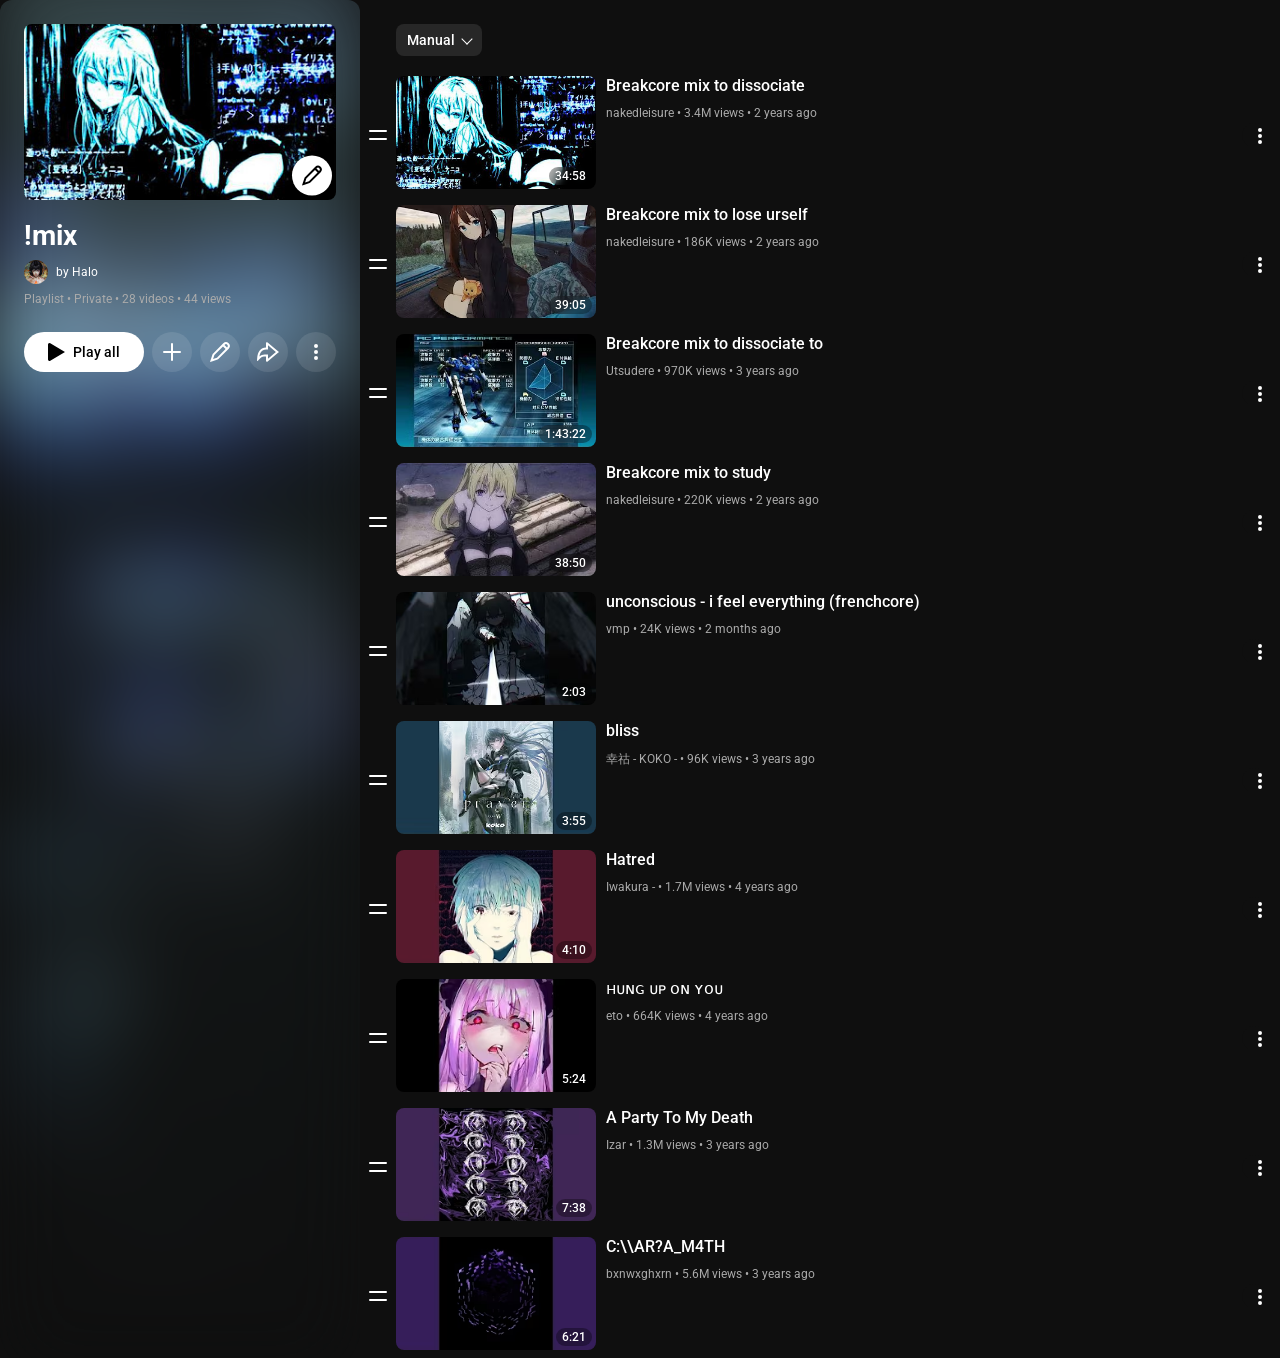
==== index.html @ 5035092b "Add files via upload" ====
<!DOCTYPE html>
<html>
  <head>
    <title>!mix - YouTube</title>
    <link rel="stylesheet" href="styles/playlist-info.css">
    <link rel="stylesheet" href="styles/videos.css">
    <link rel="stylesheet" href="styles/styles.css">
    <link rel="stylesheet" href="styles/organize-header.css">
    <link rel="preconnect" href="https://fonts.googleapis.com">
    <link rel="preconnect" href="https://fonts.gstatic.com" crossorigin>
    <link href="https://fonts.googleapis.com/css2?family=Roboto:ital,wght@0,100..900;1,100..900&display=swap" rel="stylesheet">
  </head>
  <body>
    <div style="grid-area: BIG1;" class="playlist-info">
      <div class="info" style="grid-area: box-1">
        <img class="playlist-pic" src="thumbnails/hqdefault.jpg">
        <div class="ytThumbnailOverlayButtonViewModelButton ytThumbnailOverlayButtonViewModelButtonBottomEndPosition"><button-view-model class="ytSpecButtonViewModelHost"><button class="ytSpecButtonShapeNextHost2 ytSpecButtonShapeNextFilled ytSpecButtonShapeNextOverlay ytSpecButtonShapeNextSizeM ytSpecButtonShapeNextIconButton ytSpecButtonShapeNextEnableBackdropFilterExperiment" title="" aria-label="Edit Thumbnail" aria-disabled="false"><div aria-hidden="true" class="ytSpecButtonShapeNextIcon"><span class="ytIconWrapperHost" style="width: 24px; height: 24px;"><span class="yt-icon-shape ytSpecIconShapeHost"><div style="width: 100%; height: 100%; display: block; fill: currentcolor;"><svg xmlns="http://www.w3.org/2000/svg" height="24" viewBox="0 0 24 24" width="24" focusable="false" aria-hidden="true" style="pointer-events: none; display: inherit; width: 100%; height: 100%;"><path d="M15.293 3.293 4.96 13.626c-.22.219-.385.488-.484.782l-1.924 5.778-.633 1.897 1.897-.633 5.777-1.927a2 2 0 00.78-.482l9.334-9.334 1-1a3.83 3.83 0 00-5.414-5.414Zm4 1.414a1.83 1.83 0 010 2.586L19 7.586 16.414 5l.293-.293a1.83 1.83 0 012.586 0ZM6.374 15.04 15 6.414 17.586 9 8.96 17.626 5.08 18.92l1.294-3.88Z"></path></svg></div></span></span></div><yt-touch-feedback-shape aria-hidden="true" class="ytSpecTouchFeedbackShapeHost ytSpecTouchFeedbackShapeOverlayTouchResponseInverse"><div class="ytSpecTouchFeedbackShapeStroke"></div><div class="ytSpecTouchFeedbackShapeFill"></div></yt-touch-feedback-shape></button></button-view-model></div>
      </div>
      <div class="info" style="grid-area: box-2">
        <p class="title">!mix</p>
      </div>
      <div class="info2" style="grid-area: box-3">
        <img class="icon" src="thumbnails/unnamed.jpg">
        <p class="user">by Halo</p>
      </div>
      <div class="info2" style="grid-area: box-4">
        <p>Playlist &bull; Private &bull; 28 videos &bull; 44 views</p>
      </div>
      <div class="info4" style="grid-area: box-5">
        <div class="ytFlexibleActionsViewModelAction ytFlexibleActionsViewModelActionRowAction"><button-view-model class="ytSpecButtonViewModelHost"><a href="/watch?v=9dKSf8IlXNM&amp;list=PLM3cLa2z125PGl2BFmtpUhKQWWxj-aFSo&amp;pp=iAQB8AUBsAgC" class="ytSpecButtonShapeNextHost3 ytSpecButtonShapeNextFilled ytSpecButtonShapeNextOverlay ytSpecButtonShapeNextSizeM ytSpecButtonShapeNextIconLeading ytSpecButtonShapeNextEnableBackdropFilterExperiment" aria-haspopup="false" force-new-state="true" aria-label="Play all" aria-disabled="false"><div aria-hidden="true" class="ytSpecButtonShapeNextIcon"><span class="ytIconWrapperHost" style="width: 24px; height: 24px;"><span class="yt-icon-shape ytSpecIconShapeHost"><div style="width: 100%; height: 100%; display: block; fill: currentcolor;"><svg xmlns="http://www.w3.org/2000/svg" height="24" viewBox="0 0 24 24" width="24" focusable="false" aria-hidden="true" style="pointer-events: none; display: inherit; width: 100%; height: 100%;"><path d="M5 4.623V19.38a1.5 1.5 0 002.26 1.29L22 12 7.26 3.33A1.5 1.5 0 005 4.623Z"></path></svg></div></span></span></div><div class="ytSpecButtonShapeNextButtonTextContent">Play all</div><yt-touch-feedback-shape aria-hidden="true" class="ytSpecTouchFeedbackShapeHost ytSpecTouchFeedbackShapeOverlayTouchResponseInverse"><div class="ytSpecTouchFeedbackShapeStroke"></div><div class="ytSpecTouchFeedbackShapeFill"></div></yt-touch-feedback-shape></a></button-view-model></div>
        <div class="ytFlexibleActionsViewModelAction ytFlexibleActionsViewModelActionRowAction ytFlexibleActionsViewModelActionIconOnlyButton"><button-view-model class="ytSpecButtonViewModelHost"><button class="ytSpecButtonShapeNextHost ytSpecButtonShapeNextTonal ytSpecButtonShapeNextOverlay ytSpecButtonShapeNextSizeM ytSpecButtonShapeNextIconButton ytSpecButtonShapeNextEnableBackdropFilterExperiment" title="" aria-label="Add videos" aria-disabled="false"><div aria-hidden="true" class="ytSpecButtonShapeNextIcon"><span class="ytIconWrapperHost" style="width: 24px; height: 24px;"><span class="yt-icon-shape ytSpecIconShapeHost"><div style="width: 100%; height: 100%; display: block; fill: currentcolor;"><svg xmlns="http://www.w3.org/2000/svg" height="24" viewBox="0 0 24 24" width="24" focusable="false" aria-hidden="true" style="pointer-events: none; display: inherit; width: 100%; height: 100%;"><path d="M12 3a1 1 0 00-1 1v7H4a1 1 0 000 2h7v7a1 1 0 002 0v-7h7a1 1 0 000-2h-7V4a1 1 0 00-1-1Z"></path></svg></div></span></span></div><yt-touch-feedback-shape aria-hidden="true" class="ytSpecTouchFeedbackShapeHost ytSpecTouchFeedbackShapeOverlayTouchResponse"><div class="ytSpecTouchFeedbackShapeStroke"></div><div class="ytSpecTouchFeedbackShapeFill"></div></yt-touch-feedback-shape></button></button-view-model></div>
        <div class="ytFlexibleActionsViewModelAction ytFlexibleActionsViewModelActionRowAction ytFlexibleActionsViewModelActionIconOnlyButton"><button-view-model class="ytSpecButtonViewModelHost"><button class="ytSpecButtonShapeNextHost ytSpecButtonShapeNextTonal ytSpecButtonShapeNextOverlay ytSpecButtonShapeNextSizeM ytSpecButtonShapeNextIconButton ytSpecButtonShapeNextEnableBackdropFilterExperiment" title="" aria-label="Edit playlist" aria-disabled="false"><div aria-hidden="true" class="ytSpecButtonShapeNextIcon"><span class="ytIconWrapperHost" style="width: 24px; height: 24px;"><span class="yt-icon-shape ytSpecIconShapeHost"><div style="width: 100%; height: 100%; display: block; fill: currentcolor;"><svg xmlns="http://www.w3.org/2000/svg" height="24" viewBox="0 0 24 24" width="24" focusable="false" aria-hidden="true" style="pointer-events: none; display: inherit; width: 100%; height: 100%;"><path d="M15.293 3.293 4.96 13.626c-.22.219-.385.488-.484.782l-1.924 5.778-.633 1.897 1.897-.633 5.777-1.927a2 2 0 00.78-.482l9.334-9.334 1-1a3.83 3.83 0 00-5.414-5.414Zm4 1.414a1.83 1.83 0 010 2.586L19 7.586 16.414 5l.293-.293a1.83 1.83 0 012.586 0ZM6.374 15.04 15 6.414 17.586 9 8.96 17.626 5.08 18.92l1.294-3.88Z"></path></svg></div></span></span></div><yt-touch-feedback-shape aria-hidden="true" class="ytSpecTouchFeedbackShapeHost ytSpecTouchFeedbackShapeOverlayTouchResponse"><div class="ytSpecTouchFeedbackShapeStroke"></div><div class="ytSpecTouchFeedbackShapeFill"></div></yt-touch-feedback-shape></button></button-view-model></div>
        <div class="ytFlexibleActionsViewModelAction ytFlexibleActionsViewModelActionRowAction ytFlexibleActionsViewModelActionIconOnlyButton"><button-view-model class="ytSpecButtonViewModelHost"><button class="ytSpecButtonShapeNextHost ytSpecButtonShapeNextTonal ytSpecButtonShapeNextOverlay ytSpecButtonShapeNextSizeM ytSpecButtonShapeNextIconButton ytSpecButtonShapeNextEnableBackdropFilterExperiment" title="" aria-label="Share" aria-disabled="false"><div aria-hidden="true" class="ytSpecButtonShapeNextIcon"><span class="ytIconWrapperHost" style="width: 24px; height: 24px;"><span class="yt-icon-shape ytSpecIconShapeHost"><div style="width: 100%; height: 100%; display: block; fill: currentcolor;"><svg xmlns="http://www.w3.org/2000/svg" height="24" viewBox="0 0 24 24" width="24" focusable="false" aria-hidden="true" style="pointer-events: none; display: inherit; width: 100%; height: 100%;"><path d="M10 3.158V7.51c-5.428.223-8.27 3.75-8.875 11.199-.04.487-.07.975-.09 1.464l-.014.395c-.014.473.578.684.88.32.302-.368.61-.73.925-1.086l.244-.273c1.79-1.967 3-2.677 4.93-2.917a18.011 18.011 0 012-.112v4.346a1 1 0 001.646.763l9.805-8.297 1.55-1.31-1.55-1.31-9.805-8.297A1 1 0 0010 3.158Zm2 6.27v.002-4.116l7.904 6.688L12 18.689v-4.212l-2.023.024c-1.935.022-3.587.17-5.197 1.024a9 9 0 00-1.348.893c.355-1.947.916-3.39 1.63-4.425 1.062-1.541 2.607-2.385 5.02-2.485L12 9.428Z"></path></svg></div></span></span></div><yt-touch-feedback-shape aria-hidden="true" class="ytSpecTouchFeedbackShapeHost ytSpecTouchFeedbackShapeOverlayTouchResponse"><div class="ytSpecTouchFeedbackShapeStroke"></div><div class="ytSpecTouchFeedbackShapeFill"></div></yt-touch-feedback-shape></button></button-view-model></div>
        <div class="ytFlexibleActionsViewModelAction ytFlexibleActionsViewModelActionRowAction ytFlexibleActionsViewModelActionIconOnlyButton"><button-view-model class="ytSpecButtonViewModelHost"><button class="ytSpecButtonShapeNextHost ytSpecButtonShapeNextTonal ytSpecButtonShapeNextOverlay ytSpecButtonShapeNextSizeM ytSpecButtonShapeNextIconButton ytSpecButtonShapeNextEnableBackdropFilterExperiment" title="" aria-label="More actions" aria-disabled="false"><div aria-hidden="true" class="ytSpecButtonShapeNextIcon"><span class="ytIconWrapperHost" style="width: 24px; height: 24px;"><span class="yt-icon-shape ytSpecIconShapeHost"><div style="width: 100%; height: 100%; display: block; fill: currentcolor;"><svg xmlns="http://www.w3.org/2000/svg" height="24" viewBox="0 0 24 24" width="24" focusable="false" aria-hidden="true" style="pointer-events: none; display: inherit; width: 100%; height: 100%;"><path d="M12 4a2 2 0 100 4 2 2 0 000-4Zm0 6a2 2 0 100 4 2 2 0 000-4Zm0 6a2 2 0 100 4 2 2 0 000-4Z"></path></svg></div></span></span></div><yt-touch-feedback-shape aria-hidden="true" class="ytSpecTouchFeedbackShapeHost ytSpecTouchFeedbackShapeOverlayTouchResponse"><div class="ytSpecTouchFeedbackShapeStroke"></div><div class="ytSpecTouchFeedbackShapeFill"></div></yt-touch-feedback-shape></button></button-view-model></div>
      </div>
    </div>
    <div style="grid-area: BIG2;" class="video-grid">
      <div class="video">
        <div class="vid-info1" style="grid-area: box-6;">
          <span class="yt-icon-shape style-scope yt-icon ytSpecIconShapeHost"><div style="width: 100%; height: 100%; display: block; fill: currentcolor;"><svg xmlns="http://www.w3.org/2000/svg" height="24" viewBox="0 0 24 24" width="24" focusable="false" aria-hidden="true" style="pointer-events: none; display: inherit; width: 100%; height: 100%;"><path d="M20 7H4a1 1 0 000 2h16a1 1 0 100-2Zm0 8H4a1 1 0 000 2h16a1 1 0 000-2Z"></path></svg></div></span>
        </div>
        <div class="vid-info2" style="grid-area: box-7;">
          <img class="vid-thumbnail" src="thumbnails/hqdefault.jpg">
          <div class="vid-time"><p class="vid-time2">34:58</p></div>
        </div>
        <div class="vid-info" style="grid-area: box-8;">
          <div><p class="vid-title">Breakcore mix to dissociate</p></div>
          <div><p class="vid-user">nakedleisure &bull; 3.4M views &bull; 2 years ago</p></div>
        </div>
        <div class="vid-info1" style="grid-area: box-9;">
          <button id="button" class="style-scope yt-icon-button" aria-label="Action menu"><yt-icon class="style-scope ytd-menu-renderer"><!--css-build:shady--><!--css_build_scope:yt-icon--><!--css_build_styles:video.youtube.src.web.polymer.shared.ui.styles.yt_base_styles.yt.base.styles.css.js,video.youtube.src.web.polymer.shared.core.yt_icon.yt.icon.css.js--><span class="yt-icon-shape style-scope yt-icon ytSpecIconShapeHost"><div style="width: 100%; height: 100%; display: block; fill: currentcolor;"><svg xmlns="http://www.w3.org/2000/svg" height="24" viewBox="0 0 24 24" width="24" focusable="false" aria-hidden="true" style="pointer-events: none; display: inherit; width: 100%; height: 100%;"><path d="M12 4a2 2 0 100 4 2 2 0 000-4Zm0 6a2 2 0 100 4 2 2 0 000-4Zm0 6a2 2 0 100 4 2 2 0 000-4Z"></path></svg></div></span></yt-icon></button>
        </div>
      </div>
      <div class="video">
        <div class="vid-info1" style="grid-area: box-6;">
          <span class="yt-icon-shape style-scope yt-icon ytSpecIconShapeHost"><div style="width: 100%; height: 100%; display: block; fill: currentcolor;"><svg xmlns="http://www.w3.org/2000/svg" height="24" viewBox="0 0 24 24" width="24" focusable="false" aria-hidden="true" style="pointer-events: none; display: inherit; width: 100%; height: 100%;"><path d="M20 7H4a1 1 0 000 2h16a1 1 0 100-2Zm0 8H4a1 1 0 000 2h16a1 1 0 000-2Z"></path></svg></div></span>
        </div>
        <div class="vid-info2" style="grid-area: box-7;">
          <img class="vid-thumbnail" src="thumbnails/hqdefault.avif">
          <div class="vid-time"><p class="vid-time2">39:05</p></div>
        </div>
        <div class="vid-info" style="grid-area: box-8;">
          <div><p class="vid-title">Breakcore mix to lose urself</p></div>
          <div><p class="vid-user">nakedleisure &bull; 186K views &bull; 2 years ago</p></div>
        </div>
        <div class="vid-info1" style="grid-area: box-9;">
          <button id="button" class="style-scope yt-icon-button" aria-label="Action menu"><yt-icon class="style-scope ytd-menu-renderer"><!--css-build:shady--><!--css_build_scope:yt-icon--><!--css_build_styles:video.youtube.src.web.polymer.shared.ui.styles.yt_base_styles.yt.base.styles.css.js,video.youtube.src.web.polymer.shared.core.yt_icon.yt.icon.css.js--><span class="yt-icon-shape style-scope yt-icon ytSpecIconShapeHost"><div style="width: 100%; height: 100%; display: block; fill: currentcolor;"><svg xmlns="http://www.w3.org/2000/svg" height="24" viewBox="0 0 24 24" width="24" focusable="false" aria-hidden="true" style="pointer-events: none; display: inherit; width: 100%; height: 100%;"><path d="M12 4a2 2 0 100 4 2 2 0 000-4Zm0 6a2 2 0 100 4 2 2 0 000-4Zm0 6a2 2 0 100 4 2 2 0 000-4Z"></path></svg></div></span></yt-icon></button>
        </div>
      </div>
      <div class="video">
        <div class="vid-info1" style="grid-area: box-6;">
          <span class="yt-icon-shape style-scope yt-icon ytSpecIconShapeHost"><div style="width: 100%; height: 100%; display: block; fill: currentcolor;"><svg xmlns="http://www.w3.org/2000/svg" height="24" viewBox="0 0 24 24" width="24" focusable="false" aria-hidden="true" style="pointer-events: none; display: inherit; width: 100%; height: 100%;"><path d="M20 7H4a1 1 0 000 2h16a1 1 0 100-2Zm0 8H4a1 1 0 000 2h16a1 1 0 000-2Z"></path></svg></div></span>
        </div>
        <div class="vid-info2" style="grid-area: box-7;">
          <img class="vid-thumbnail" src="thumbnails/hqdefault (1).avif">
          <div class="vid-time"><p class="vid-time2">1:43:22</p></div>
        </div>
        <div class="vid-info" style="grid-area: box-8;">
          <div><p class="vid-title">Breakcore mix to dissociate to</p></div>
          <div><p class="vid-user">Utsudere &bull; 970K views &bull; 3 years ago</p></div>
        </div>
        <div class="vid-info1" style="grid-area: box-9;">
          <button id="button" class="style-scope yt-icon-button" aria-label="Action menu"><yt-icon class="style-scope ytd-menu-renderer"><!--css-build:shady--><!--css_build_scope:yt-icon--><!--css_build_styles:video.youtube.src.web.polymer.shared.ui.styles.yt_base_styles.yt.base.styles.css.js,video.youtube.src.web.polymer.shared.core.yt_icon.yt.icon.css.js--><span class="yt-icon-shape style-scope yt-icon ytSpecIconShapeHost"><div style="width: 100%; height: 100%; display: block; fill: currentcolor;"><svg xmlns="http://www.w3.org/2000/svg" height="24" viewBox="0 0 24 24" width="24" focusable="false" aria-hidden="true" style="pointer-events: none; display: inherit; width: 100%; height: 100%;"><path d="M12 4a2 2 0 100 4 2 2 0 000-4Zm0 6a2 2 0 100 4 2 2 0 000-4Zm0 6a2 2 0 100 4 2 2 0 000-4Z"></path></svg></div></span></yt-icon></button>
        </div>
      </div>
      <div class="video">
        <div class="vid-info1" style="grid-area: box-6;">
          <span class="yt-icon-shape style-scope yt-icon ytSpecIconShapeHost"><div style="width: 100%; height: 100%; display: block; fill: currentcolor;"><svg xmlns="http://www.w3.org/2000/svg" height="24" viewBox="0 0 24 24" width="24" focusable="false" aria-hidden="true" style="pointer-events: none; display: inherit; width: 100%; height: 100%;"><path d="M20 7H4a1 1 0 000 2h16a1 1 0 100-2Zm0 8H4a1 1 0 000 2h16a1 1 0 000-2Z"></path></svg></div></span>
        </div>
        <div class="vid-info2" style="grid-area: box-7;">
          <img class="vid-thumbnail" src="thumbnails/hqdefault (2).avif">
          <div class="vid-time"><p class="vid-time2">38:50</p></div>
        </div>
        <div class="vid-info" style="grid-area: box-8;">
          <div><p class="vid-title">Breakcore mix to study</p></div>
          <div><p class="vid-user">nakedleisure &bull; 220K views &bull; 2 years ago</p></div>
        </div>
        <div class="vid-info1" style="grid-area: box-9;">
          <button id="button" class="style-scope yt-icon-button" aria-label="Action menu"><yt-icon class="style-scope ytd-menu-renderer"><!--css-build:shady--><!--css_build_scope:yt-icon--><!--css_build_styles:video.youtube.src.web.polymer.shared.ui.styles.yt_base_styles.yt.base.styles.css.js,video.youtube.src.web.polymer.shared.core.yt_icon.yt.icon.css.js--><span class="yt-icon-shape style-scope yt-icon ytSpecIconShapeHost"><div style="width: 100%; height: 100%; display: block; fill: currentcolor;"><svg xmlns="http://www.w3.org/2000/svg" height="24" viewBox="0 0 24 24" width="24" focusable="false" aria-hidden="true" style="pointer-events: none; display: inherit; width: 100%; height: 100%;"><path d="M12 4a2 2 0 100 4 2 2 0 000-4Zm0 6a2 2 0 100 4 2 2 0 000-4Zm0 6a2 2 0 100 4 2 2 0 000-4Z"></path></svg></div></span></yt-icon></button>
        </div>
      </div>
      <div class="video">
        <div class="vid-info1" style="grid-area: box-6;">
          <span class="yt-icon-shape style-scope yt-icon ytSpecIconShapeHost"><div style="width: 100%; height: 100%; display: block; fill: currentcolor;"><svg xmlns="http://www.w3.org/2000/svg" height="24" viewBox="0 0 24 24" width="24" focusable="false" aria-hidden="true" style="pointer-events: none; display: inherit; width: 100%; height: 100%;"><path d="M20 7H4a1 1 0 000 2h16a1 1 0 100-2Zm0 8H4a1 1 0 000 2h16a1 1 0 000-2Z"></path></svg></div></span>
        </div>
        <div class="vid-info2" style="grid-area: box-7;">
          <img class="vid-thumbnail" src="thumbnails/hqdefault (3).avif">
          <div class="vid-time"><p class="vid-time2">2:03</p></div>
        </div>
        <div class="vid-info" style="grid-area: box-8;">
          <div><p class="vid-title">unconscious - i feel everything (frenchcore)</p></div>
          <div><p class="vid-user">vmp &bull; 24K views &bull; 2 months ago</p></div>
        </div>
        <div class="vid-info1" style="grid-area: box-9;">
          <button id="button" class="style-scope yt-icon-button" aria-label="Action menu"><yt-icon class="style-scope ytd-menu-renderer"><!--css-build:shady--><!--css_build_scope:yt-icon--><!--css_build_styles:video.youtube.src.web.polymer.shared.ui.styles.yt_base_styles.yt.base.styles.css.js,video.youtube.src.web.polymer.shared.core.yt_icon.yt.icon.css.js--><span class="yt-icon-shape style-scope yt-icon ytSpecIconShapeHost"><div style="width: 100%; height: 100%; display: block; fill: currentcolor;"><svg xmlns="http://www.w3.org/2000/svg" height="24" viewBox="0 0 24 24" width="24" focusable="false" aria-hidden="true" style="pointer-events: none; display: inherit; width: 100%; height: 100%;"><path d="M12 4a2 2 0 100 4 2 2 0 000-4Zm0 6a2 2 0 100 4 2 2 0 000-4Zm0 6a2 2 0 100 4 2 2 0 000-4Z"></path></svg></div></span></yt-icon></button>
        </div>
      </div>
      <div class="video">
        <div class="vid-info1" style="grid-area: box-6;">
          <span class="yt-icon-shape style-scope yt-icon ytSpecIconShapeHost"><div style="width: 100%; height: 100%; display: block; fill: currentcolor;"><svg xmlns="http://www.w3.org/2000/svg" height="24" viewBox="0 0 24 24" width="24" focusable="false" aria-hidden="true" style="pointer-events: none; display: inherit; width: 100%; height: 100%;"><path d="M20 7H4a1 1 0 000 2h16a1 1 0 100-2Zm0 8H4a1 1 0 000 2h16a1 1 0 000-2Z"></path></svg></div></span>
        </div>
        <div class="vid-info2" style="grid-area: box-7;">
          <img class="vid-thumbnail" src="thumbnails/hqdefault (4).avif">
          <div class="vid-time"><p class="vid-time2">3:55</p></div>
        </div>
        <div class="vid-info" style="grid-area: box-8;">
          <div><p class="vid-title">bliss</p></div>
          <div><p class="vid-user">幸祜 - KOKO - &bull; 96K views &bull; 3 years ago</p></div>
        </div>
        <div class="vid-info1" style="grid-area: box-9;">
          <button id="button" class="style-scope yt-icon-button" aria-label="Action menu"><yt-icon class="style-scope ytd-menu-renderer"><!--css-build:shady--><!--css_build_scope:yt-icon--><!--css_build_styles:video.youtube.src.web.polymer.shared.ui.styles.yt_base_styles.yt.base.styles.css.js,video.youtube.src.web.polymer.shared.core.yt_icon.yt.icon.css.js--><span class="yt-icon-shape style-scope yt-icon ytSpecIconShapeHost"><div style="width: 100%; height: 100%; display: block; fill: currentcolor;"><svg xmlns="http://www.w3.org/2000/svg" height="24" viewBox="0 0 24 24" width="24" focusable="false" aria-hidden="true" style="pointer-events: none; display: inherit; width: 100%; height: 100%;"><path d="M12 4a2 2 0 100 4 2 2 0 000-4Zm0 6a2 2 0 100 4 2 2 0 000-4Zm0 6a2 2 0 100 4 2 2 0 000-4Z"></path></svg></div></span></yt-icon></button>
        </div>
      </div>
      <div class="video">
        <div class="vid-info1" style="grid-area: box-6;">
          <span class="yt-icon-shape style-scope yt-icon ytSpecIconShapeHost"><div style="width: 100%; height: 100%; display: block; fill: currentcolor;"><svg xmlns="http://www.w3.org/2000/svg" height="24" viewBox="0 0 24 24" width="24" focusable="false" aria-hidden="true" style="pointer-events: none; display: inherit; width: 100%; height: 100%;"><path d="M20 7H4a1 1 0 000 2h16a1 1 0 100-2Zm0 8H4a1 1 0 000 2h16a1 1 0 000-2Z"></path></svg></div></span>
        </div>
        <div class="vid-info2" style="grid-area: box-7;">
          <img class="vid-thumbnail" src="thumbnails/hqdefault(5).avif">
          <div class="vid-time"><p class="vid-time2">4:10</p></div>
        </div>
        <div class="vid-info" style="grid-area: box-8;">
          <div><p class="vid-title">Hatred</p></div>
          <div><p class="vid-user">Iwakura - &bull; 1.7M views &bull; 4 years ago</p></div>
        </div>
        <div class="vid-info1" style="grid-area: box-9;">
          <button id="button" class="style-scope yt-icon-button" aria-label="Action menu"><yt-icon class="style-scope ytd-menu-renderer"><!--css-build:shady--><!--css_build_scope:yt-icon--><!--css_build_styles:video.youtube.src.web.polymer.shared.ui.styles.yt_base_styles.yt.base.styles.css.js,video.youtube.src.web.polymer.shared.core.yt_icon.yt.icon.css.js--><span class="yt-icon-shape style-scope yt-icon ytSpecIconShapeHost"><div style="width: 100%; height: 100%; display: block; fill: currentcolor;"><svg xmlns="http://www.w3.org/2000/svg" height="24" viewBox="0 0 24 24" width="24" focusable="false" aria-hidden="true" style="pointer-events: none; display: inherit; width: 100%; height: 100%;"><path d="M12 4a2 2 0 100 4 2 2 0 000-4Zm0 6a2 2 0 100 4 2 2 0 000-4Zm0 6a2 2 0 100 4 2 2 0 000-4Z"></path></svg></div></span></yt-icon></button>
        </div>
      </div>
      <div class="video">
        <div class="vid-info1" style="grid-area: box-6;">
          <span class="yt-icon-shape style-scope yt-icon ytSpecIconShapeHost"><div style="width: 100%; height: 100%; display: block; fill: currentcolor;"><svg xmlns="http://www.w3.org/2000/svg" height="24" viewBox="0 0 24 24" width="24" focusable="false" aria-hidden="true" style="pointer-events: none; display: inherit; width: 100%; height: 100%;"><path d="M20 7H4a1 1 0 000 2h16a1 1 0 100-2Zm0 8H4a1 1 0 000 2h16a1 1 0 000-2Z"></path></svg></div></span>
        </div>
        <div class="vid-info2" style="grid-area: box-7;">
          <img class="vid-thumbnail" src="thumbnails/hqdefault (5).avif">
          <div class="vid-time"><p class="vid-time2">5:24</p></div>
        </div>
        <div class="vid-info" style="grid-area: box-8;">
          <div><p class="vid-title">ʜᴜɴɢ ᴜᴘ ᴏɴ ʏᴏᴜ</p></div>
          <div><p class="vid-user">eto &bull; 664K views &bull; 4 years ago</p></div>
        </div>
        <div class="vid-info1" style="grid-area: box-9;">
          <button id="button" class="style-scope yt-icon-button" aria-label="Action menu"><yt-icon class="style-scope ytd-menu-renderer"><!--css-build:shady--><!--css_build_scope:yt-icon--><!--css_build_styles:video.youtube.src.web.polymer.shared.ui.styles.yt_base_styles.yt.base.styles.css.js,video.youtube.src.web.polymer.shared.core.yt_icon.yt.icon.css.js--><span class="yt-icon-shape style-scope yt-icon ytSpecIconShapeHost"><div style="width: 100%; height: 100%; display: block; fill: currentcolor;"><svg xmlns="http://www.w3.org/2000/svg" height="24" viewBox="0 0 24 24" width="24" focusable="false" aria-hidden="true" style="pointer-events: none; display: inherit; width: 100%; height: 100%;"><path d="M12 4a2 2 0 100 4 2 2 0 000-4Zm0 6a2 2 0 100 4 2 2 0 000-4Zm0 6a2 2 0 100 4 2 2 0 000-4Z"></path></svg></div></span></yt-icon></button>
        </div>
      </div>
      <div class="video">
        <div class="vid-info1" style="grid-area: box-6;">
          <span class="yt-icon-shape style-scope yt-icon ytSpecIconShapeHost"><div style="width: 100%; height: 100%; display: block; fill: currentcolor;"><svg xmlns="http://www.w3.org/2000/svg" height="24" viewBox="0 0 24 24" width="24" focusable="false" aria-hidden="true" style="pointer-events: none; display: inherit; width: 100%; height: 100%;"><path d="M20 7H4a1 1 0 000 2h16a1 1 0 100-2Zm0 8H4a1 1 0 000 2h16a1 1 0 000-2Z"></path></svg></div></span>
        </div>
        <div class="vid-info2" style="grid-area: box-7;">
          <img class="vid-thumbnail" src="thumbnails/hqdefault (6).avif">
          <div class="vid-time"><p class="vid-time2">7:38</p></div>
        </div>
        <div class="vid-info" style="grid-area: box-8;">
          <div><p class="vid-title">A Party To My Death</p></div>
          <div><p class="vid-user">Izar &bull; 1.3M views &bull; 3 years ago</p></div>
        </div>
        <div class="vid-info1" style="grid-area: box-9;">
          <button id="button" class="style-scope yt-icon-button" aria-label="Action menu"><yt-icon class="style-scope ytd-menu-renderer"><!--css-build:shady--><!--css_build_scope:yt-icon--><!--css_build_styles:video.youtube.src.web.polymer.shared.ui.styles.yt_base_styles.yt.base.styles.css.js,video.youtube.src.web.polymer.shared.core.yt_icon.yt.icon.css.js--><span class="yt-icon-shape style-scope yt-icon ytSpecIconShapeHost"><div style="width: 100%; height: 100%; display: block; fill: currentcolor;"><svg xmlns="http://www.w3.org/2000/svg" height="24" viewBox="0 0 24 24" width="24" focusable="false" aria-hidden="true" style="pointer-events: none; display: inherit; width: 100%; height: 100%;"><path d="M12 4a2 2 0 100 4 2 2 0 000-4Zm0 6a2 2 0 100 4 2 2 0 000-4Zm0 6a2 2 0 100 4 2 2 0 000-4Z"></path></svg></div></span></yt-icon></button>
        </div>
      </div>
      <div class="video">
        <div class="vid-info1" style="grid-area: box-6;">
          <span class="yt-icon-shape style-scope yt-icon ytSpecIconShapeHost"><div style="width: 100%; height: 100%; display: block; fill: currentcolor;"><svg xmlns="http://www.w3.org/2000/svg" height="24" viewBox="0 0 24 24" width="24" focusable="false" aria-hidden="true" style="pointer-events: none; display: inherit; width: 100%; height: 100%;"><path d="M20 7H4a1 1 0 000 2h16a1 1 0 100-2Zm0 8H4a1 1 0 000 2h16a1 1 0 000-2Z"></path></svg></div></span>
        </div>
        <div class="vid-info2" style="grid-area: box-7;">
          <img class="vid-thumbnail" src="thumbnails/hqdefault (7).avif">
          <div class="vid-time"><p class="vid-time2">6:21</p></div>
        </div>
        <div class="vid-info" style="grid-area: box-8;">
          <div><p class="vid-title">C:\\AR?A_M4TH</p></div>
          <div><p class="vid-user">bxnwxghxrn &bull; 5.6M views &bull; 3 years ago</p></div>
        </div>
        <div class="vid-info1" style="grid-area: box-9;">
          <button id="button" class="style-scope yt-icon-button" aria-label="Action menu"><yt-icon class="style-scope ytd-menu-renderer"><!--css-build:shady--><!--css_build_scope:yt-icon--><!--css_build_styles:video.youtube.src.web.polymer.shared.ui.styles.yt_base_styles.yt.base.styles.css.js,video.youtube.src.web.polymer.shared.core.yt_icon.yt.icon.css.js--><span class="yt-icon-shape style-scope yt-icon ytSpecIconShapeHost"><div style="width: 100%; height: 100%; display: block; fill: currentcolor;"><svg xmlns="http://www.w3.org/2000/svg" height="24" viewBox="0 0 24 24" width="24" focusable="false" aria-hidden="true" style="pointer-events: none; display: inherit; width: 100%; height: 100%;"><path d="M12 4a2 2 0 100 4 2 2 0 000-4Zm0 6a2 2 0 100 4 2 2 0 000-4Zm0 6a2 2 0 100 4 2 2 0 000-4Z"></path></svg></div></span></yt-icon></button>
        </div>
      </div>
    </div>
    <div style="grid-area: BIG3;" class="organize-header">
      <button class="manual">Manual <span class="v-arrow"></span></button>
    </div>
  </body>
</html>
---- styles/playlist-info.css ----
.playlist-info {
  position: relative;
  overflow: hidden;
  display: grid;
  width: 360px;
  min-height: 100dvh;
  padding: 24px;
  border-radius: 12px;
  grid-auto-columns: 1fr;
  grid-template-rows: 192px 38px 34px 20px 64px;
  grid-template-areas:
    "box-1"
    "box-2"
    "box-3"
    "box-4"
    "box-5";
}

.info,
.info2,
.info4 {
  display: flex;
  align-items: center;
  gap: 8px;
  position: relative;
}

.info2 {
  margin-top: 2px;
}

.info4 {
  align-items: end;
}

p {
  color: rgb(170, 170, 170);
  font-family: roboto, arial, sans-serif;
  font-size: 12px;
  margin: 0;
}

.playlist-pic {
  align-self: flex-start;
  display: block;
  object-fit: cover;
  border-radius: 8px;
  cursor: pointer;
  width: 100%;
  height: 176px;
}

.ytFlexibleActionsViewModelAction {
  height: 40px;
}

.ytThumbnailOverlayButtonViewModelButton,
.ytThumbnailOverlayButtonViewModelButtonBottomEndPosition {
  position: absolute;
  bottom: -4px;
  right: -16px;
  transform: translate(-50%, -50%);
}

.ytSpecButtonShapeNextHost2 {
  background-color: white;
  color: black;
}

.ytSpecButtonShapeNextIcon {
  position: relative;
  height: 24px;
  width: 24px;
  left: 2px;
}

.ytSpecButtonShapeNextHost3 {
  background-color: white;
  color: black;
  display: flex;
  align-items: center;
  justify-content: center;
  gap: 8px;
  border-radius: 20px;
  font-family: roboto, arial, sans-serif;
  font-size: 14px;
  font-weight: 500;
  margin: 0;
  text-decoration: none;
  height: 40px;
  width: 120px;
}

.title {
  font-size: 28px;
  font-weight: 700;
  color: white;
}

.icon {
  border-radius: 12px;
  height: 24px;
  width: 24px;
  cursor: pointer;
}

.user {
  color: white;
  cursor: pointer;
  text-align: center;
}

button {
  background-color: rgba(255, 255, 255, 0.1);
  color: white;
  cursor: pointer;
  border-radius: 20px;
  border-width: 0;
  height: 40px;
  width: 40px;
}

.playlist-info::before {
  content: "";
  position: absolute;
  top: 0;
  left: 0;
  z-index: -1;
  width: 100%;
  height: 100%;
  filter: blur(40px);

  background-image: linear-gradient(rgba(66, 87, 89, 0.8) 0%, rgba(66, 87, 89, 0.298) 33%, rgb(15, 15, 15) 100%), url('../thumbnails/hqdefault.jpg');
  background-repeat: no-repeat;
  background-size: cover;
  background-attachment: fixed;
  background-position: right top;
  transform: scale(1.05);
}
---- styles/videos.css ----
.video-grid {
  display: grid;
  grid-auto-rows: 129px;
}

.video {
  cursor: pointer;
  border-radius: 20px;
  padding: 8px 0px;
  display: grid;
  overflow: hidden;
  justify-content: center;
  align-items: start;
  height: 129px;
  min-width: 599px;
  grid-template-columns: 36px 210px 1fr 40px;
  grid-auto-rows: 1fr;
  grid-template-areas:
    "box-6 box-7 box-8 box-9";
}

.vid-thumbnail {
  width: 200px;
  height: 113px;
  object-fit: cover;
  border-radius: 8px;
}

.vid-title {
  color: white;
  font-size: 16px;
  font-weight: 500;
  height: 22px;
  margin-bottom: 8px;
}

.vid-info1 {
  place-self: center;
}

.vid-info2 {
  position: relative;
}

.vid-time {
  position: absolute;
  right: 0;
  bottom: 0;
  transform: translate(-14px, -8px);
}

.vid-time::before {
  position: absolute;
  overflow: hidden;
  content: "";
  backdrop-filter: blur(5px);
  top: 0;
  left: 0;
  width: 100%;
  height: 100%;
  z-index: -1;
  background-color: rgba(0, 0, 0, 0.33);
  border-radius: 20px;
}

.vid-time2 {
  color: white;
  font-weight: 500;
  padding: 2px 6px;
}

.style-scope {
  background-color: rgba(15, 15, 15);
  width: 24px;
  height: 24px;
  display: block;
  color: white;
}

.yt-icon-button {
  position: relative;
  right: 6px;
}
---- styles/styles.css ----
*,
*::before,
*::after {
  box-sizing: border-box;
}

body {
  padding: 0;
  margin: 0;
  background-color: rgb(15, 15, 15);

  display: grid;
  grid-auto-flow: column;
  justify-content: start;
  grid-template-columns: 360px 1fr;
  grid-template-areas:
    "BIG1 BIG3"
    "BIG1 BIG2";
}
---- styles/organize-header.css ----
.manual {
  width: 86.484px;
  height: 32px;
  background-color: rgb(39, 39, 39);
  border-radius: 8px;
  font-weight: 500;
  font-size: 14px;
  font-family: roboto, arial, sans-serif;
}

.v-arrow {
  display: inline-block;
  width: 8px;
  height: 8px;
  border-right: 1px solid currentColor;
  border-bottom: 1px solid currentColor;
  transform: rotate(45deg);
  margin-left: 5px;
  margin-bottom: 2px;
}

.organize-header {
  margin-top: 12px;
  margin-bottom: 12px;
  margin-left: 36px;
  padding-top: 12px;
}
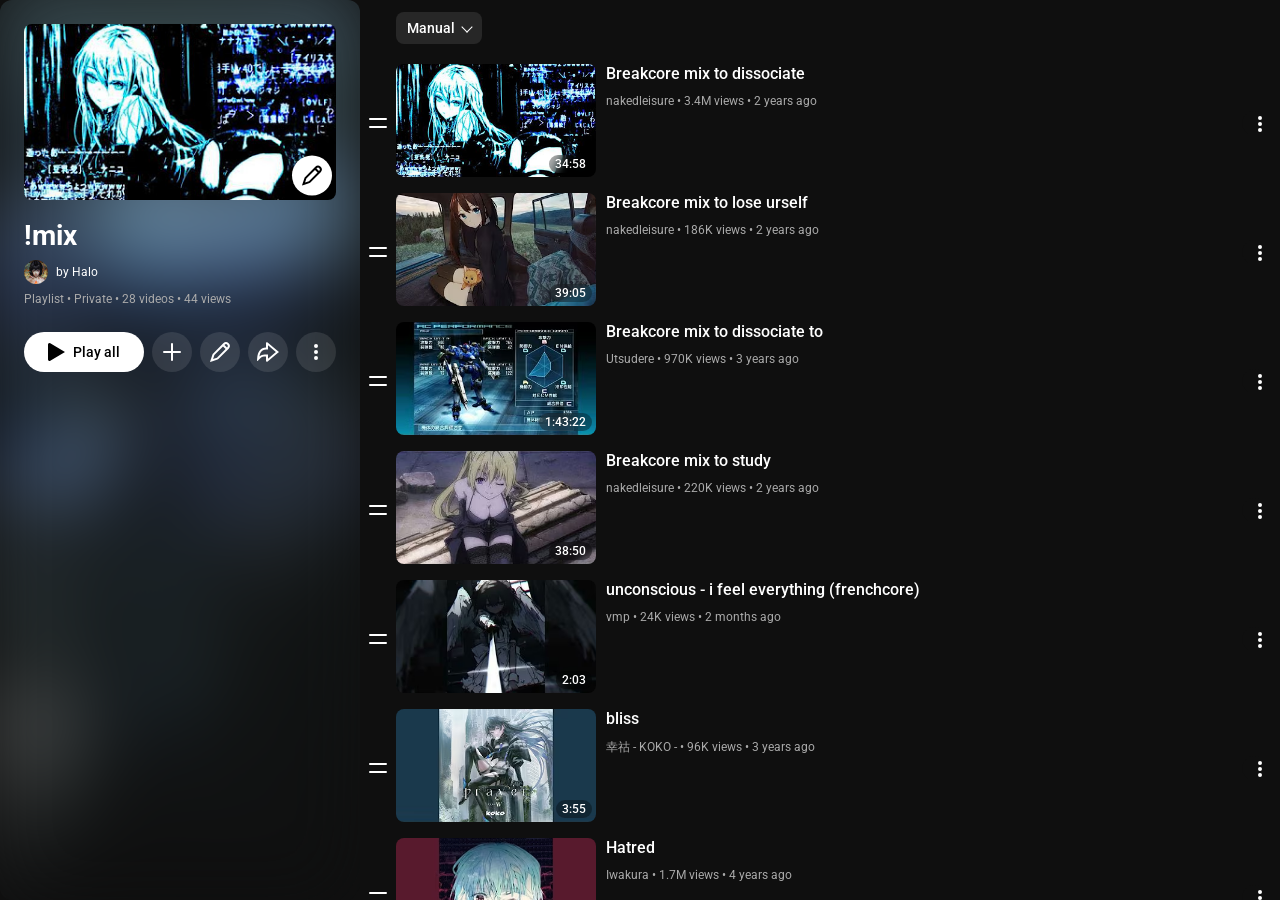
==== commit 52f57409: "Add files via upload" ====
--- a/index.html
+++ b/index.html
@@ -2,6 +2,7 @@
 <html>
   <head>
     <title>!mix - YouTube</title>
+    <link rel="icon" href="thumbnails/YouTube-logo.png">
     <link rel="stylesheet" href="styles/playlist-info.css">
     <link rel="stylesheet" href="styles/videos.css">
     <link rel="stylesheet" href="styles/styles.css">
@@ -12,8 +13,9 @@
   </head>
   <body>
     <div style="grid-area: BIG1;" class="playlist-info">
-      <div class="info" style="grid-area: box-1">
+      <div class="info5" style="grid-area: box-1">
         <img class="playlist-pic" src="thumbnails/hqdefault.jpg">
+        <div class="image-overlay"></div>
         <div class="ytThumbnailOverlayButtonViewModelButton ytThumbnailOverlayButtonViewModelButtonBottomEndPosition"><button-view-model class="ytSpecButtonViewModelHost"><button class="ytSpecButtonShapeNextHost2 ytSpecButtonShapeNextFilled ytSpecButtonShapeNextOverlay ytSpecButtonShapeNextSizeM ytSpecButtonShapeNextIconButton ytSpecButtonShapeNextEnableBackdropFilterExperiment" title="" aria-label="Edit Thumbnail" aria-disabled="false"><div aria-hidden="true" class="ytSpecButtonShapeNextIcon"><span class="ytIconWrapperHost" style="width: 24px; height: 24px;"><span class="yt-icon-shape ytSpecIconShapeHost"><div style="width: 100%; height: 100%; display: block; fill: currentcolor;"><svg xmlns="http://www.w3.org/2000/svg" height="24" viewBox="0 0 24 24" width="24" focusable="false" aria-hidden="true" style="pointer-events: none; display: inherit; width: 100%; height: 100%;"><path d="M15.293 3.293 4.96 13.626c-.22.219-.385.488-.484.782l-1.924 5.778-.633 1.897 1.897-.633 5.777-1.927a2 2 0 00.78-.482l9.334-9.334 1-1a3.83 3.83 0 00-5.414-5.414Zm4 1.414a1.83 1.83 0 010 2.586L19 7.586 16.414 5l.293-.293a1.83 1.83 0 012.586 0ZM6.374 15.04 15 6.414 17.586 9 8.96 17.626 5.08 18.92l1.294-3.88Z"></path></svg></div></span></span></div><yt-touch-feedback-shape aria-hidden="true" class="ytSpecTouchFeedbackShapeHost ytSpecTouchFeedbackShapeOverlayTouchResponseInverse"><div class="ytSpecTouchFeedbackShapeStroke"></div><div class="ytSpecTouchFeedbackShapeFill"></div></yt-touch-feedback-shape></button></button-view-model></div>
       </div>
       <div class="info" style="grid-area: box-2">
@@ -45,7 +47,7 @@
         </div>
         <div class="vid-info" style="grid-area: box-8;">
           <div><p class="vid-title">Breakcore mix to dissociate</p></div>
-          <div><p class="vid-user">nakedleisure &bull; 3.4M views &bull; 2 years ago</p></div>
+          <div><p class="vid-user"><span class="vid-user2">nakedleisure</span> &bull; 3.4M views &bull; 2 years ago</p></div>
         </div>
         <div class="vid-info1" style="grid-area: box-9;">
           <button id="button" class="style-scope yt-icon-button" aria-label="Action menu"><yt-icon class="style-scope ytd-menu-renderer"><!--css-build:shady--><!--css_build_scope:yt-icon--><!--css_build_styles:video.youtube.src.web.polymer.shared.ui.styles.yt_base_styles.yt.base.styles.css.js,video.youtube.src.web.polymer.shared.core.yt_icon.yt.icon.css.js--><span class="yt-icon-shape style-scope yt-icon ytSpecIconShapeHost"><div style="width: 100%; height: 100%; display: block; fill: currentcolor;"><svg xmlns="http://www.w3.org/2000/svg" height="24" viewBox="0 0 24 24" width="24" focusable="false" aria-hidden="true" style="pointer-events: none; display: inherit; width: 100%; height: 100%;"><path d="M12 4a2 2 0 100 4 2 2 0 000-4Zm0 6a2 2 0 100 4 2 2 0 000-4Zm0 6a2 2 0 100 4 2 2 0 000-4Z"></path></svg></div></span></yt-icon></button>
@@ -61,7 +63,7 @@
         </div>
         <div class="vid-info" style="grid-area: box-8;">
           <div><p class="vid-title">Breakcore mix to lose urself</p></div>
-          <div><p class="vid-user">nakedleisure &bull; 186K views &bull; 2 years ago</p></div>
+          <div><p class="vid-user"><span class="vid-user2">nakedleisure</span> &bull; 186K views &bull; 2 years ago</p></div>
         </div>
         <div class="vid-info1" style="grid-area: box-9;">
           <button id="button" class="style-scope yt-icon-button" aria-label="Action menu"><yt-icon class="style-scope ytd-menu-renderer"><!--css-build:shady--><!--css_build_scope:yt-icon--><!--css_build_styles:video.youtube.src.web.polymer.shared.ui.styles.yt_base_styles.yt.base.styles.css.js,video.youtube.src.web.polymer.shared.core.yt_icon.yt.icon.css.js--><span class="yt-icon-shape style-scope yt-icon ytSpecIconShapeHost"><div style="width: 100%; height: 100%; display: block; fill: currentcolor;"><svg xmlns="http://www.w3.org/2000/svg" height="24" viewBox="0 0 24 24" width="24" focusable="false" aria-hidden="true" style="pointer-events: none; display: inherit; width: 100%; height: 100%;"><path d="M12 4a2 2 0 100 4 2 2 0 000-4Zm0 6a2 2 0 100 4 2 2 0 000-4Zm0 6a2 2 0 100 4 2 2 0 000-4Z"></path></svg></div></span></yt-icon></button>
@@ -77,7 +79,7 @@
         </div>
         <div class="vid-info" style="grid-area: box-8;">
           <div><p class="vid-title">Breakcore mix to dissociate to</p></div>
-          <div><p class="vid-user">Utsudere &bull; 970K views &bull; 3 years ago</p></div>
+          <div><p class="vid-user"><span class="vid-user2">Utsudere</span> &bull; 970K views &bull; 3 years ago</p></div>
         </div>
         <div class="vid-info1" style="grid-area: box-9;">
           <button id="button" class="style-scope yt-icon-button" aria-label="Action menu"><yt-icon class="style-scope ytd-menu-renderer"><!--css-build:shady--><!--css_build_scope:yt-icon--><!--css_build_styles:video.youtube.src.web.polymer.shared.ui.styles.yt_base_styles.yt.base.styles.css.js,video.youtube.src.web.polymer.shared.core.yt_icon.yt.icon.css.js--><span class="yt-icon-shape style-scope yt-icon ytSpecIconShapeHost"><div style="width: 100%; height: 100%; display: block; fill: currentcolor;"><svg xmlns="http://www.w3.org/2000/svg" height="24" viewBox="0 0 24 24" width="24" focusable="false" aria-hidden="true" style="pointer-events: none; display: inherit; width: 100%; height: 100%;"><path d="M12 4a2 2 0 100 4 2 2 0 000-4Zm0 6a2 2 0 100 4 2 2 0 000-4Zm0 6a2 2 0 100 4 2 2 0 000-4Z"></path></svg></div></span></yt-icon></button>
@@ -93,7 +95,7 @@
         </div>
         <div class="vid-info" style="grid-area: box-8;">
           <div><p class="vid-title">Breakcore mix to study</p></div>
-          <div><p class="vid-user">nakedleisure &bull; 220K views &bull; 2 years ago</p></div>
+          <div><p class="vid-user"><span class="vid-user2">nakedleisure</span> &bull; 220K views &bull; 2 years ago</p></div>
         </div>
         <div class="vid-info1" style="grid-area: box-9;">
           <button id="button" class="style-scope yt-icon-button" aria-label="Action menu"><yt-icon class="style-scope ytd-menu-renderer"><!--css-build:shady--><!--css_build_scope:yt-icon--><!--css_build_styles:video.youtube.src.web.polymer.shared.ui.styles.yt_base_styles.yt.base.styles.css.js,video.youtube.src.web.polymer.shared.core.yt_icon.yt.icon.css.js--><span class="yt-icon-shape style-scope yt-icon ytSpecIconShapeHost"><div style="width: 100%; height: 100%; display: block; fill: currentcolor;"><svg xmlns="http://www.w3.org/2000/svg" height="24" viewBox="0 0 24 24" width="24" focusable="false" aria-hidden="true" style="pointer-events: none; display: inherit; width: 100%; height: 100%;"><path d="M12 4a2 2 0 100 4 2 2 0 000-4Zm0 6a2 2 0 100 4 2 2 0 000-4Zm0 6a2 2 0 100 4 2 2 0 000-4Z"></path></svg></div></span></yt-icon></button>
@@ -109,7 +111,7 @@
         </div>
         <div class="vid-info" style="grid-area: box-8;">
           <div><p class="vid-title">unconscious - i feel everything (frenchcore)</p></div>
-          <div><p class="vid-user">vmp &bull; 24K views &bull; 2 months ago</p></div>
+          <div><p class="vid-user"><span class="vid-user2">vmp</span> &bull; 24K views &bull; 2 months ago</p></div>
         </div>
         <div class="vid-info1" style="grid-area: box-9;">
           <button id="button" class="style-scope yt-icon-button" aria-label="Action menu"><yt-icon class="style-scope ytd-menu-renderer"><!--css-build:shady--><!--css_build_scope:yt-icon--><!--css_build_styles:video.youtube.src.web.polymer.shared.ui.styles.yt_base_styles.yt.base.styles.css.js,video.youtube.src.web.polymer.shared.core.yt_icon.yt.icon.css.js--><span class="yt-icon-shape style-scope yt-icon ytSpecIconShapeHost"><div style="width: 100%; height: 100%; display: block; fill: currentcolor;"><svg xmlns="http://www.w3.org/2000/svg" height="24" viewBox="0 0 24 24" width="24" focusable="false" aria-hidden="true" style="pointer-events: none; display: inherit; width: 100%; height: 100%;"><path d="M12 4a2 2 0 100 4 2 2 0 000-4Zm0 6a2 2 0 100 4 2 2 0 000-4Zm0 6a2 2 0 100 4 2 2 0 000-4Z"></path></svg></div></span></yt-icon></button>
@@ -125,7 +127,7 @@
         </div>
         <div class="vid-info" style="grid-area: box-8;">
           <div><p class="vid-title">bliss</p></div>
-          <div><p class="vid-user">幸祜 - KOKO - &bull; 96K views &bull; 3 years ago</p></div>
+          <div><p class="vid-user"><span class="vid-user2">幸祜 - KOKO -</span> &bull; 96K views &bull; 3 years ago</p></div>
         </div>
         <div class="vid-info1" style="grid-area: box-9;">
           <button id="button" class="style-scope yt-icon-button" aria-label="Action menu"><yt-icon class="style-scope ytd-menu-renderer"><!--css-build:shady--><!--css_build_scope:yt-icon--><!--css_build_styles:video.youtube.src.web.polymer.shared.ui.styles.yt_base_styles.yt.base.styles.css.js,video.youtube.src.web.polymer.shared.core.yt_icon.yt.icon.css.js--><span class="yt-icon-shape style-scope yt-icon ytSpecIconShapeHost"><div style="width: 100%; height: 100%; display: block; fill: currentcolor;"><svg xmlns="http://www.w3.org/2000/svg" height="24" viewBox="0 0 24 24" width="24" focusable="false" aria-hidden="true" style="pointer-events: none; display: inherit; width: 100%; height: 100%;"><path d="M12 4a2 2 0 100 4 2 2 0 000-4Zm0 6a2 2 0 100 4 2 2 0 000-4Zm0 6a2 2 0 100 4 2 2 0 000-4Z"></path></svg></div></span></yt-icon></button>
@@ -141,7 +143,7 @@
         </div>
         <div class="vid-info" style="grid-area: box-8;">
           <div><p class="vid-title">Hatred</p></div>
-          <div><p class="vid-user">Iwakura - &bull; 1.7M views &bull; 4 years ago</p></div>
+          <div><p class="vid-user"><span class="vid-user2">Iwakura</span> &bull; 1.7M views &bull; 4 years ago</p></div>
         </div>
         <div class="vid-info1" style="grid-area: box-9;">
           <button id="button" class="style-scope yt-icon-button" aria-label="Action menu"><yt-icon class="style-scope ytd-menu-renderer"><!--css-build:shady--><!--css_build_scope:yt-icon--><!--css_build_styles:video.youtube.src.web.polymer.shared.ui.styles.yt_base_styles.yt.base.styles.css.js,video.youtube.src.web.polymer.shared.core.yt_icon.yt.icon.css.js--><span class="yt-icon-shape style-scope yt-icon ytSpecIconShapeHost"><div style="width: 100%; height: 100%; display: block; fill: currentcolor;"><svg xmlns="http://www.w3.org/2000/svg" height="24" viewBox="0 0 24 24" width="24" focusable="false" aria-hidden="true" style="pointer-events: none; display: inherit; width: 100%; height: 100%;"><path d="M12 4a2 2 0 100 4 2 2 0 000-4Zm0 6a2 2 0 100 4 2 2 0 000-4Zm0 6a2 2 0 100 4 2 2 0 000-4Z"></path></svg></div></span></yt-icon></button>
@@ -157,7 +159,7 @@
         </div>
         <div class="vid-info" style="grid-area: box-8;">
           <div><p class="vid-title">ʜᴜɴɢ ᴜᴘ ᴏɴ ʏᴏᴜ</p></div>
-          <div><p class="vid-user">eto &bull; 664K views &bull; 4 years ago</p></div>
+          <div><p class="vid-user"><span class="vid-user2">eto</span> &bull; 664K views &bull; 4 years ago</p></div>
         </div>
         <div class="vid-info1" style="grid-area: box-9;">
           <button id="button" class="style-scope yt-icon-button" aria-label="Action menu"><yt-icon class="style-scope ytd-menu-renderer"><!--css-build:shady--><!--css_build_scope:yt-icon--><!--css_build_styles:video.youtube.src.web.polymer.shared.ui.styles.yt_base_styles.yt.base.styles.css.js,video.youtube.src.web.polymer.shared.core.yt_icon.yt.icon.css.js--><span class="yt-icon-shape style-scope yt-icon ytSpecIconShapeHost"><div style="width: 100%; height: 100%; display: block; fill: currentcolor;"><svg xmlns="http://www.w3.org/2000/svg" height="24" viewBox="0 0 24 24" width="24" focusable="false" aria-hidden="true" style="pointer-events: none; display: inherit; width: 100%; height: 100%;"><path d="M12 4a2 2 0 100 4 2 2 0 000-4Zm0 6a2 2 0 100 4 2 2 0 000-4Zm0 6a2 2 0 100 4 2 2 0 000-4Z"></path></svg></div></span></yt-icon></button>
@@ -173,7 +175,7 @@
         </div>
         <div class="vid-info" style="grid-area: box-8;">
           <div><p class="vid-title">A Party To My Death</p></div>
-          <div><p class="vid-user">Izar &bull; 1.3M views &bull; 3 years ago</p></div>
+          <div><p class="vid-user"><span class="vid-user2">Izar</span> &bull; 1.3M views &bull; 3 years ago</p></div>
         </div>
         <div class="vid-info1" style="grid-area: box-9;">
           <button id="button" class="style-scope yt-icon-button" aria-label="Action menu"><yt-icon class="style-scope ytd-menu-renderer"><!--css-build:shady--><!--css_build_scope:yt-icon--><!--css_build_styles:video.youtube.src.web.polymer.shared.ui.styles.yt_base_styles.yt.base.styles.css.js,video.youtube.src.web.polymer.shared.core.yt_icon.yt.icon.css.js--><span class="yt-icon-shape style-scope yt-icon ytSpecIconShapeHost"><div style="width: 100%; height: 100%; display: block; fill: currentcolor;"><svg xmlns="http://www.w3.org/2000/svg" height="24" viewBox="0 0 24 24" width="24" focusable="false" aria-hidden="true" style="pointer-events: none; display: inherit; width: 100%; height: 100%;"><path d="M12 4a2 2 0 100 4 2 2 0 000-4Zm0 6a2 2 0 100 4 2 2 0 000-4Zm0 6a2 2 0 100 4 2 2 0 000-4Z"></path></svg></div></span></yt-icon></button>
@@ -189,7 +191,7 @@
         </div>
         <div class="vid-info" style="grid-area: box-8;">
           <div><p class="vid-title">C:\\AR?A_M4TH</p></div>
-          <div><p class="vid-user">bxnwxghxrn &bull; 5.6M views &bull; 3 years ago</p></div>
+          <div><p class="vid-user"><span class="vid-user2">bxnwxghxrn</span> &bull; 5.6M views &bull; 3 years ago</p></div>
         </div>
         <div class="vid-info1" style="grid-area: box-9;">
           <button id="button" class="style-scope yt-icon-button" aria-label="Action menu"><yt-icon class="style-scope ytd-menu-renderer"><!--css-build:shady--><!--css_build_scope:yt-icon--><!--css_build_styles:video.youtube.src.web.polymer.shared.ui.styles.yt_base_styles.yt.base.styles.css.js,video.youtube.src.web.polymer.shared.core.yt_icon.yt.icon.css.js--><span class="yt-icon-shape style-scope yt-icon ytSpecIconShapeHost"><div style="width: 100%; height: 100%; display: block; fill: currentcolor;"><svg xmlns="http://www.w3.org/2000/svg" height="24" viewBox="0 0 24 24" width="24" focusable="false" aria-hidden="true" style="pointer-events: none; display: inherit; width: 100%; height: 100%;"><path d="M12 4a2 2 0 100 4 2 2 0 000-4Zm0 6a2 2 0 100 4 2 2 0 000-4Zm0 6a2 2 0 100 4 2 2 0 000-4Z"></path></svg></div></span></yt-icon></button>
--- a/styles/playlist-info.css
+++ b/styles/playlist-info.css
@@ -18,7 +18,8 @@
 
 .info,
 .info2,
-.info4 {
+.info4,
+.info5 {
   display: flex;
   align-items: center;
   gap: 8px;
@@ -31,6 +32,10 @@
 
 .info4 {
   align-items: end;
+}
+
+.info5 {
+  margin-bottom: 16px;
 }
 
 p {
@@ -57,7 +62,7 @@
 .ytThumbnailOverlayButtonViewModelButton,
 .ytThumbnailOverlayButtonViewModelButtonBottomEndPosition {
   position: absolute;
-  bottom: -4px;
+  bottom: -20px;
   right: -16px;
   transform: translate(-50%, -50%);
 }
@@ -136,4 +141,32 @@
   background-attachment: fixed;
   background-position: right top;
   transform: scale(1.05);
+}
+
+.image-overlay {
+  position: absolute;
+  top: 0;
+  left: 0;
+  height: 176px;
+  border-radius: 8px;
+  width: 100%;
+  background-color: rgba(0,0,0,0.6);
+  opacity: 0;
+  cursor: pointer;
+}
+
+.info5:hover .image-overlay {
+  opacity: 1;
+  transition-duration: 0.25s;
+}
+
+button:hover {
+  background-color: rgba(255, 255, 255, .2);
+  transition-duration: 0.1s;
+}
+
+.ytSpecButtonShapeNextHost2:hover,
+.ytSpecButtonShapeNextHost3:hover {
+  background-color: rgba(230, 230, 230);
+  transition-duration: 0.1s;
 }
--- a/styles/videos.css
+++ b/styles/videos.css
@@ -1,11 +1,12 @@
 .video-grid {
   display: grid;
   grid-auto-rows: 129px;
+  overflow: auto;
 }
 
 .video {
   cursor: pointer;
-  border-radius: 20px;
+  border-radius: 12px;
   padding: 8px 0px;
   display: grid;
   overflow: hidden;
@@ -80,4 +81,16 @@
 .yt-icon-button {
   position: relative;
   right: 6px;
+}
+
+:hover {
+  transition-duration: 0.1s;
+}
+
+.video:hover {
+  background-color: rgba(39, 39, 39);
+}
+
+.vid-user2:hover {
+  color: white;
 }
--- a/styles/styles.css
+++ b/styles/styles.css
@@ -9,6 +9,8 @@
   margin: 0;
   background-color: rgb(15, 15, 15);
 
+  height: 100dvh;
+
   display: grid;
   grid-auto-flow: column;
   justify-content: start;
--- a/styles/organize-header.css
+++ b/styles/organize-header.css
@@ -23,5 +23,4 @@
   margin-top: 12px;
   margin-bottom: 12px;
   margin-left: 36px;
-  padding-top: 12px;
 }
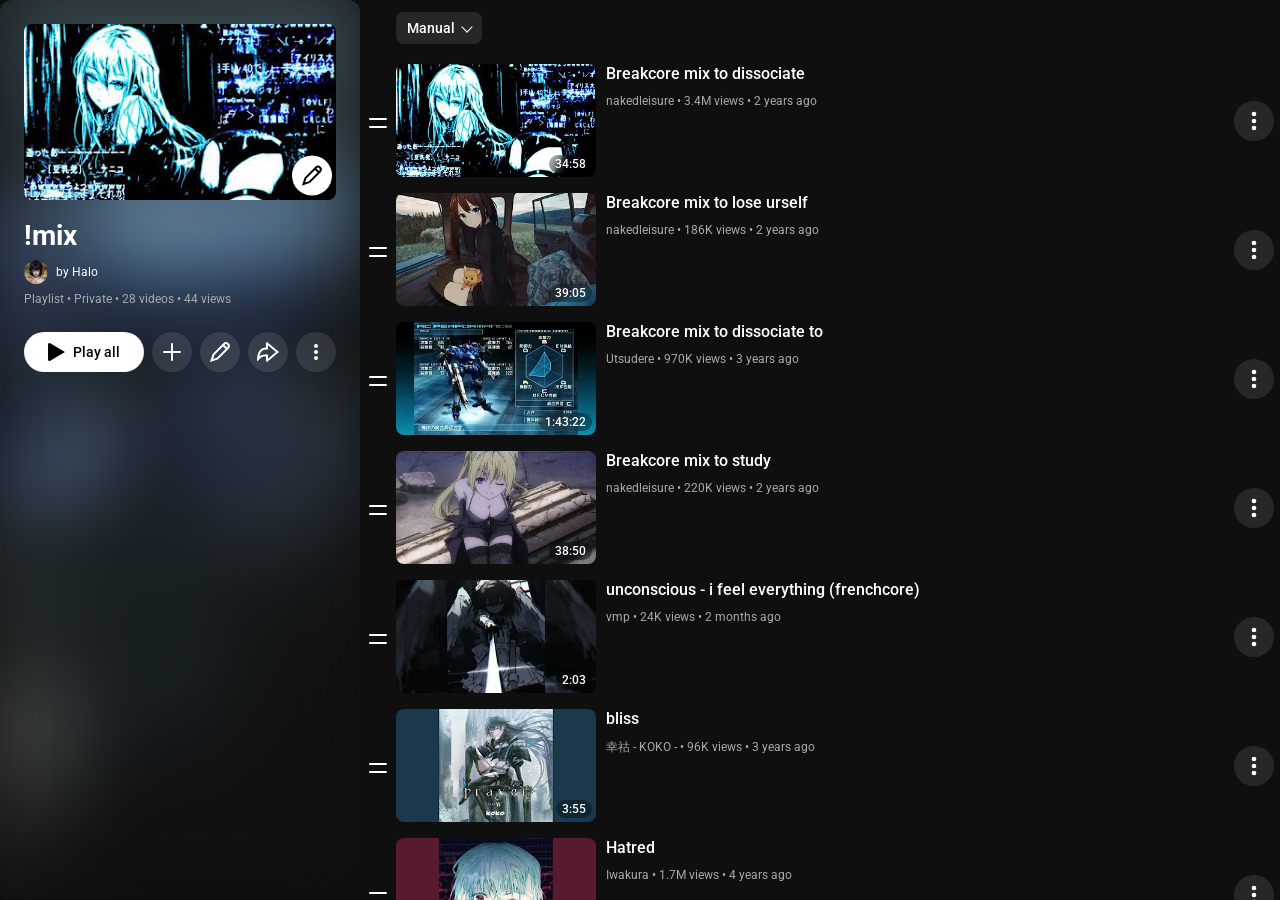
==== commit 136216a7: "Add files via upload" ====
--- a/index.html
+++ b/index.html
@@ -39,7 +39,7 @@
     <div style="grid-area: BIG2;" class="video-grid">
       <div class="video">
         <div class="vid-info1" style="grid-area: box-6;">
-          <span class="yt-icon-shape style-scope yt-icon ytSpecIconShapeHost"><div style="width: 100%; height: 100%; display: block; fill: currentcolor;"><svg xmlns="http://www.w3.org/2000/svg" height="24" viewBox="0 0 24 24" width="24" focusable="false" aria-hidden="true" style="pointer-events: none; display: inherit; width: 100%; height: 100%;"><path d="M20 7H4a1 1 0 000 2h16a1 1 0 100-2Zm0 8H4a1 1 0 000 2h16a1 1 0 000-2Z"></path></svg></div></span>
+          <div class="lines"><svg viewBox="0 0 24 24"><path d="M20 7H4a1 1 0 000 2h16a1 1 0 100-2Zm0 8H4a1 1 0 000 2h16a1 1 0 000-2Z"></path></svg></div>
         </div>
         <div class="vid-info2" style="grid-area: box-7;">
           <img class="vid-thumbnail" src="thumbnails/hqdefault.jpg">
@@ -55,7 +55,7 @@
       </div>
       <div class="video">
         <div class="vid-info1" style="grid-area: box-6;">
-          <span class="yt-icon-shape style-scope yt-icon ytSpecIconShapeHost"><div style="width: 100%; height: 100%; display: block; fill: currentcolor;"><svg xmlns="http://www.w3.org/2000/svg" height="24" viewBox="0 0 24 24" width="24" focusable="false" aria-hidden="true" style="pointer-events: none; display: inherit; width: 100%; height: 100%;"><path d="M20 7H4a1 1 0 000 2h16a1 1 0 100-2Zm0 8H4a1 1 0 000 2h16a1 1 0 000-2Z"></path></svg></div></span>
+          <div class="lines"><svg viewBox="0 0 24 24"><path d="M20 7H4a1 1 0 000 2h16a1 1 0 100-2Zm0 8H4a1 1 0 000 2h16a1 1 0 000-2Z"></path></svg></div>
         </div>
         <div class="vid-info2" style="grid-area: box-7;">
           <img class="vid-thumbnail" src="thumbnails/hqdefault.avif">
@@ -71,7 +71,7 @@
       </div>
       <div class="video">
         <div class="vid-info1" style="grid-area: box-6;">
-          <span class="yt-icon-shape style-scope yt-icon ytSpecIconShapeHost"><div style="width: 100%; height: 100%; display: block; fill: currentcolor;"><svg xmlns="http://www.w3.org/2000/svg" height="24" viewBox="0 0 24 24" width="24" focusable="false" aria-hidden="true" style="pointer-events: none; display: inherit; width: 100%; height: 100%;"><path d="M20 7H4a1 1 0 000 2h16a1 1 0 100-2Zm0 8H4a1 1 0 000 2h16a1 1 0 000-2Z"></path></svg></div></span>
+          <div class="lines"><svg viewBox="0 0 24 24"><path d="M20 7H4a1 1 0 000 2h16a1 1 0 100-2Zm0 8H4a1 1 0 000 2h16a1 1 0 000-2Z"></path></svg></div>
         </div>
         <div class="vid-info2" style="grid-area: box-7;">
           <img class="vid-thumbnail" src="thumbnails/hqdefault (1).avif">
@@ -87,7 +87,7 @@
       </div>
       <div class="video">
         <div class="vid-info1" style="grid-area: box-6;">
-          <span class="yt-icon-shape style-scope yt-icon ytSpecIconShapeHost"><div style="width: 100%; height: 100%; display: block; fill: currentcolor;"><svg xmlns="http://www.w3.org/2000/svg" height="24" viewBox="0 0 24 24" width="24" focusable="false" aria-hidden="true" style="pointer-events: none; display: inherit; width: 100%; height: 100%;"><path d="M20 7H4a1 1 0 000 2h16a1 1 0 100-2Zm0 8H4a1 1 0 000 2h16a1 1 0 000-2Z"></path></svg></div></span>
+          <div class="lines"><svg viewBox="0 0 24 24"><path d="M20 7H4a1 1 0 000 2h16a1 1 0 100-2Zm0 8H4a1 1 0 000 2h16a1 1 0 000-2Z"></path></svg></div>
         </div>
         <div class="vid-info2" style="grid-area: box-7;">
           <img class="vid-thumbnail" src="thumbnails/hqdefault (2).avif">
@@ -103,7 +103,7 @@
       </div>
       <div class="video">
         <div class="vid-info1" style="grid-area: box-6;">
-          <span class="yt-icon-shape style-scope yt-icon ytSpecIconShapeHost"><div style="width: 100%; height: 100%; display: block; fill: currentcolor;"><svg xmlns="http://www.w3.org/2000/svg" height="24" viewBox="0 0 24 24" width="24" focusable="false" aria-hidden="true" style="pointer-events: none; display: inherit; width: 100%; height: 100%;"><path d="M20 7H4a1 1 0 000 2h16a1 1 0 100-2Zm0 8H4a1 1 0 000 2h16a1 1 0 000-2Z"></path></svg></div></span>
+          <div class="lines"><svg viewBox="0 0 24 24"><path d="M20 7H4a1 1 0 000 2h16a1 1 0 100-2Zm0 8H4a1 1 0 000 2h16a1 1 0 000-2Z"></path></svg></div>
         </div>
         <div class="vid-info2" style="grid-area: box-7;">
           <img class="vid-thumbnail" src="thumbnails/hqdefault (3).avif">
@@ -119,7 +119,7 @@
       </div>
       <div class="video">
         <div class="vid-info1" style="grid-area: box-6;">
-          <span class="yt-icon-shape style-scope yt-icon ytSpecIconShapeHost"><div style="width: 100%; height: 100%; display: block; fill: currentcolor;"><svg xmlns="http://www.w3.org/2000/svg" height="24" viewBox="0 0 24 24" width="24" focusable="false" aria-hidden="true" style="pointer-events: none; display: inherit; width: 100%; height: 100%;"><path d="M20 7H4a1 1 0 000 2h16a1 1 0 100-2Zm0 8H4a1 1 0 000 2h16a1 1 0 000-2Z"></path></svg></div></span>
+          <div class="lines"><svg viewBox="0 0 24 24"><path d="M20 7H4a1 1 0 000 2h16a1 1 0 100-2Zm0 8H4a1 1 0 000 2h16a1 1 0 000-2Z"></path></svg></div>
         </div>
         <div class="vid-info2" style="grid-area: box-7;">
           <img class="vid-thumbnail" src="thumbnails/hqdefault (4).avif">
@@ -135,7 +135,7 @@
       </div>
       <div class="video">
         <div class="vid-info1" style="grid-area: box-6;">
-          <span class="yt-icon-shape style-scope yt-icon ytSpecIconShapeHost"><div style="width: 100%; height: 100%; display: block; fill: currentcolor;"><svg xmlns="http://www.w3.org/2000/svg" height="24" viewBox="0 0 24 24" width="24" focusable="false" aria-hidden="true" style="pointer-events: none; display: inherit; width: 100%; height: 100%;"><path d="M20 7H4a1 1 0 000 2h16a1 1 0 100-2Zm0 8H4a1 1 0 000 2h16a1 1 0 000-2Z"></path></svg></div></span>
+          <div class="lines"><svg viewBox="0 0 24 24"><path d="M20 7H4a1 1 0 000 2h16a1 1 0 100-2Zm0 8H4a1 1 0 000 2h16a1 1 0 000-2Z"></path></svg></div>
         </div>
         <div class="vid-info2" style="grid-area: box-7;">
           <img class="vid-thumbnail" src="thumbnails/hqdefault(5).avif">
@@ -151,7 +151,7 @@
       </div>
       <div class="video">
         <div class="vid-info1" style="grid-area: box-6;">
-          <span class="yt-icon-shape style-scope yt-icon ytSpecIconShapeHost"><div style="width: 100%; height: 100%; display: block; fill: currentcolor;"><svg xmlns="http://www.w3.org/2000/svg" height="24" viewBox="0 0 24 24" width="24" focusable="false" aria-hidden="true" style="pointer-events: none; display: inherit; width: 100%; height: 100%;"><path d="M20 7H4a1 1 0 000 2h16a1 1 0 100-2Zm0 8H4a1 1 0 000 2h16a1 1 0 000-2Z"></path></svg></div></span>
+          <div class="lines"><svg viewBox="0 0 24 24"><path d="M20 7H4a1 1 0 000 2h16a1 1 0 100-2Zm0 8H4a1 1 0 000 2h16a1 1 0 000-2Z"></path></svg></div>
         </div>
         <div class="vid-info2" style="grid-area: box-7;">
           <img class="vid-thumbnail" src="thumbnails/hqdefault (5).avif">
@@ -167,7 +167,7 @@
       </div>
       <div class="video">
         <div class="vid-info1" style="grid-area: box-6;">
-          <span class="yt-icon-shape style-scope yt-icon ytSpecIconShapeHost"><div style="width: 100%; height: 100%; display: block; fill: currentcolor;"><svg xmlns="http://www.w3.org/2000/svg" height="24" viewBox="0 0 24 24" width="24" focusable="false" aria-hidden="true" style="pointer-events: none; display: inherit; width: 100%; height: 100%;"><path d="M20 7H4a1 1 0 000 2h16a1 1 0 100-2Zm0 8H4a1 1 0 000 2h16a1 1 0 000-2Z"></path></svg></div></span>
+          <div class="lines"><svg viewBox="0 0 24 24"><path d="M20 7H4a1 1 0 000 2h16a1 1 0 100-2Zm0 8H4a1 1 0 000 2h16a1 1 0 000-2Z"></path></svg></div>
         </div>
         <div class="vid-info2" style="grid-area: box-7;">
           <img class="vid-thumbnail" src="thumbnails/hqdefault (6).avif">
@@ -183,7 +183,7 @@
       </div>
       <div class="video">
         <div class="vid-info1" style="grid-area: box-6;">
-          <span class="yt-icon-shape style-scope yt-icon ytSpecIconShapeHost"><div style="width: 100%; height: 100%; display: block; fill: currentcolor;"><svg xmlns="http://www.w3.org/2000/svg" height="24" viewBox="0 0 24 24" width="24" focusable="false" aria-hidden="true" style="pointer-events: none; display: inherit; width: 100%; height: 100%;"><path d="M20 7H4a1 1 0 000 2h16a1 1 0 100-2Zm0 8H4a1 1 0 000 2h16a1 1 0 000-2Z"></path></svg></div></span>
+          <div class="lines"><svg viewBox="0 0 24 24"><path d="M20 7H4a1 1 0 000 2h16a1 1 0 100-2Zm0 8H4a1 1 0 000 2h16a1 1 0 000-2Z"></path></svg></div>
         </div>
         <div class="vid-info2" style="grid-area: box-7;">
           <img class="vid-thumbnail" src="thumbnails/hqdefault (7).avif">
--- a/styles/videos.css
+++ b/styles/videos.css
@@ -18,6 +18,15 @@
   grid-auto-rows: 1fr;
   grid-template-areas:
     "box-6 box-7 box-8 box-9";
+}
+
+.lines {
+  color: white;
+  width: 24px;
+  height: 24px;
+  display: block;
+  fill: currentColor;
+  background-color: rgb(15,15,15);
 }
 
 .vid-thumbnail {
@@ -70,25 +79,19 @@
   padding: 2px 6px;
 }
 
-.style-scope {
-  background-color: rgba(15, 15, 15);
-  width: 24px;
-  height: 24px;
-  display: block;
-  color: white;
-}
-
 .yt-icon-button {
   position: relative;
   right: 6px;
 }
 
-:hover {
+.video:hover {
+  background-color: rgba(39, 39, 39);
   transition-duration: 0.1s;
 }
 
-.video:hover {
+.video:hover .lines {
   background-color: rgba(39, 39, 39);
+  transition-duration: 0.1s;
 }
 
 .vid-user2:hover {
--- a/styles/styles.css
+++ b/styles/styles.css
@@ -2,6 +2,10 @@
 *::before,
 *::after {
   box-sizing: border-box;
+}
+
+::-webkit-scrollbar {
+  width: 0;
 }
 
 body {
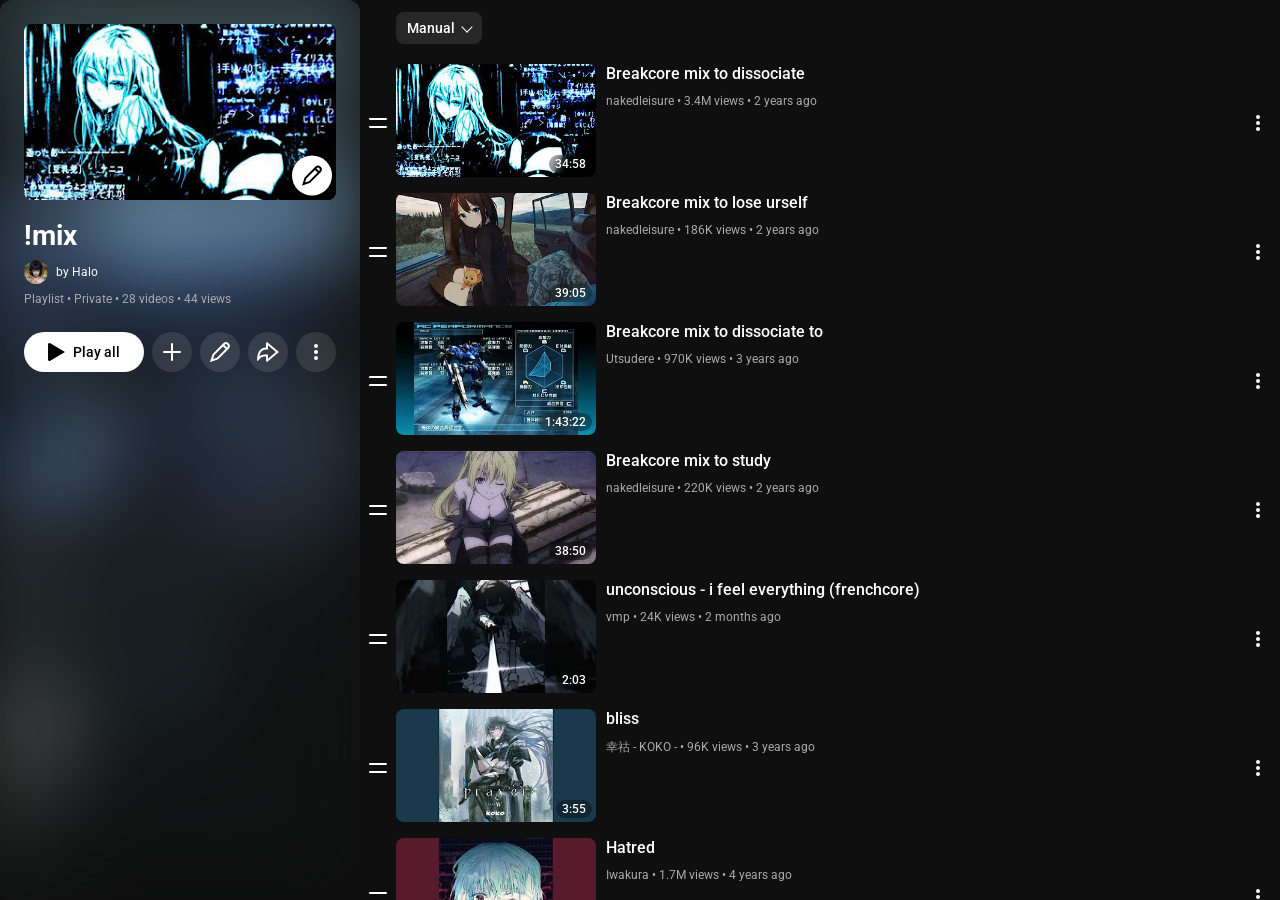
==== commit 2f01c21c: "Add files via upload" ====
--- a/index.html
+++ b/index.html
@@ -50,7 +50,13 @@
           <div><p class="vid-user"><span class="vid-user2">nakedleisure</span> &bull; 3.4M views &bull; 2 years ago</p></div>
         </div>
         <div class="vid-info1" style="grid-area: box-9;">
-          <button id="button" class="style-scope yt-icon-button" aria-label="Action menu"><yt-icon class="style-scope ytd-menu-renderer"><!--css-build:shady--><!--css_build_scope:yt-icon--><!--css_build_styles:video.youtube.src.web.polymer.shared.ui.styles.yt_base_styles.yt.base.styles.css.js,video.youtube.src.web.polymer.shared.core.yt_icon.yt.icon.css.js--><span class="yt-icon-shape style-scope yt-icon ytSpecIconShapeHost"><div style="width: 100%; height: 100%; display: block; fill: currentcolor;"><svg xmlns="http://www.w3.org/2000/svg" height="24" viewBox="0 0 24 24" width="24" focusable="false" aria-hidden="true" style="pointer-events: none; display: inherit; width: 100%; height: 100%;"><path d="M12 4a2 2 0 100 4 2 2 0 000-4Zm0 6a2 2 0 100 4 2 2 0 000-4Zm0 6a2 2 0 100 4 2 2 0 000-4Z"></path></svg></div></span></yt-icon></button>
+          <button class="three-dots-button">
+            <div class="three-dots">
+              <svg viewBox="0 0 24 24">
+                <path d="M12 4a2 2 0 100 4 2 2 0 000-4Zm0 6a2 2 0 100 4 2 2 0 000-4Zm0 6a2 2 0 100 4 2 2 0 000-4Z"></path>
+              </svg>
+            </div>
+          </button>
         </div>
       </div>
       <div class="video">
@@ -66,7 +72,13 @@
           <div><p class="vid-user"><span class="vid-user2">nakedleisure</span> &bull; 186K views &bull; 2 years ago</p></div>
         </div>
         <div class="vid-info1" style="grid-area: box-9;">
-          <button id="button" class="style-scope yt-icon-button" aria-label="Action menu"><yt-icon class="style-scope ytd-menu-renderer"><!--css-build:shady--><!--css_build_scope:yt-icon--><!--css_build_styles:video.youtube.src.web.polymer.shared.ui.styles.yt_base_styles.yt.base.styles.css.js,video.youtube.src.web.polymer.shared.core.yt_icon.yt.icon.css.js--><span class="yt-icon-shape style-scope yt-icon ytSpecIconShapeHost"><div style="width: 100%; height: 100%; display: block; fill: currentcolor;"><svg xmlns="http://www.w3.org/2000/svg" height="24" viewBox="0 0 24 24" width="24" focusable="false" aria-hidden="true" style="pointer-events: none; display: inherit; width: 100%; height: 100%;"><path d="M12 4a2 2 0 100 4 2 2 0 000-4Zm0 6a2 2 0 100 4 2 2 0 000-4Zm0 6a2 2 0 100 4 2 2 0 000-4Z"></path></svg></div></span></yt-icon></button>
+          <button class="three-dots-button">
+            <div class="three-dots">
+              <svg viewBox="0 0 24 24">
+                <path d="M12 4a2 2 0 100 4 2 2 0 000-4Zm0 6a2 2 0 100 4 2 2 0 000-4Zm0 6a2 2 0 100 4 2 2 0 000-4Z"></path>
+              </svg>
+            </div>
+          </button>
         </div>
       </div>
       <div class="video">
@@ -82,7 +94,13 @@
           <div><p class="vid-user"><span class="vid-user2">Utsudere</span> &bull; 970K views &bull; 3 years ago</p></div>
         </div>
         <div class="vid-info1" style="grid-area: box-9;">
-          <button id="button" class="style-scope yt-icon-button" aria-label="Action menu"><yt-icon class="style-scope ytd-menu-renderer"><!--css-build:shady--><!--css_build_scope:yt-icon--><!--css_build_styles:video.youtube.src.web.polymer.shared.ui.styles.yt_base_styles.yt.base.styles.css.js,video.youtube.src.web.polymer.shared.core.yt_icon.yt.icon.css.js--><span class="yt-icon-shape style-scope yt-icon ytSpecIconShapeHost"><div style="width: 100%; height: 100%; display: block; fill: currentcolor;"><svg xmlns="http://www.w3.org/2000/svg" height="24" viewBox="0 0 24 24" width="24" focusable="false" aria-hidden="true" style="pointer-events: none; display: inherit; width: 100%; height: 100%;"><path d="M12 4a2 2 0 100 4 2 2 0 000-4Zm0 6a2 2 0 100 4 2 2 0 000-4Zm0 6a2 2 0 100 4 2 2 0 000-4Z"></path></svg></div></span></yt-icon></button>
+          <button class="three-dots-button">
+            <div class="three-dots">
+              <svg viewBox="0 0 24 24">
+                <path d="M12 4a2 2 0 100 4 2 2 0 000-4Zm0 6a2 2 0 100 4 2 2 0 000-4Zm0 6a2 2 0 100 4 2 2 0 000-4Z"></path>
+              </svg>
+            </div>
+          </button>
         </div>
       </div>
       <div class="video">
@@ -98,7 +116,13 @@
           <div><p class="vid-user"><span class="vid-user2">nakedleisure</span> &bull; 220K views &bull; 2 years ago</p></div>
         </div>
         <div class="vid-info1" style="grid-area: box-9;">
-          <button id="button" class="style-scope yt-icon-button" aria-label="Action menu"><yt-icon class="style-scope ytd-menu-renderer"><!--css-build:shady--><!--css_build_scope:yt-icon--><!--css_build_styles:video.youtube.src.web.polymer.shared.ui.styles.yt_base_styles.yt.base.styles.css.js,video.youtube.src.web.polymer.shared.core.yt_icon.yt.icon.css.js--><span class="yt-icon-shape style-scope yt-icon ytSpecIconShapeHost"><div style="width: 100%; height: 100%; display: block; fill: currentcolor;"><svg xmlns="http://www.w3.org/2000/svg" height="24" viewBox="0 0 24 24" width="24" focusable="false" aria-hidden="true" style="pointer-events: none; display: inherit; width: 100%; height: 100%;"><path d="M12 4a2 2 0 100 4 2 2 0 000-4Zm0 6a2 2 0 100 4 2 2 0 000-4Zm0 6a2 2 0 100 4 2 2 0 000-4Z"></path></svg></div></span></yt-icon></button>
+          <button class="three-dots-button">
+            <div class="three-dots">
+              <svg viewBox="0 0 24 24">
+                <path d="M12 4a2 2 0 100 4 2 2 0 000-4Zm0 6a2 2 0 100 4 2 2 0 000-4Zm0 6a2 2 0 100 4 2 2 0 000-4Z"></path>
+              </svg>
+            </div>
+          </button>
         </div>
       </div>
       <div class="video">
@@ -114,7 +138,13 @@
           <div><p class="vid-user"><span class="vid-user2">vmp</span> &bull; 24K views &bull; 2 months ago</p></div>
         </div>
         <div class="vid-info1" style="grid-area: box-9;">
-          <button id="button" class="style-scope yt-icon-button" aria-label="Action menu"><yt-icon class="style-scope ytd-menu-renderer"><!--css-build:shady--><!--css_build_scope:yt-icon--><!--css_build_styles:video.youtube.src.web.polymer.shared.ui.styles.yt_base_styles.yt.base.styles.css.js,video.youtube.src.web.polymer.shared.core.yt_icon.yt.icon.css.js--><span class="yt-icon-shape style-scope yt-icon ytSpecIconShapeHost"><div style="width: 100%; height: 100%; display: block; fill: currentcolor;"><svg xmlns="http://www.w3.org/2000/svg" height="24" viewBox="0 0 24 24" width="24" focusable="false" aria-hidden="true" style="pointer-events: none; display: inherit; width: 100%; height: 100%;"><path d="M12 4a2 2 0 100 4 2 2 0 000-4Zm0 6a2 2 0 100 4 2 2 0 000-4Zm0 6a2 2 0 100 4 2 2 0 000-4Z"></path></svg></div></span></yt-icon></button>
+          <button class="three-dots-button">
+            <div class="three-dots">
+              <svg viewBox="0 0 24 24">
+                <path d="M12 4a2 2 0 100 4 2 2 0 000-4Zm0 6a2 2 0 100 4 2 2 0 000-4Zm0 6a2 2 0 100 4 2 2 0 000-4Z"></path>
+              </svg>
+            </div>
+          </button>
         </div>
       </div>
       <div class="video">
@@ -130,7 +160,13 @@
           <div><p class="vid-user"><span class="vid-user2">幸祜 - KOKO -</span> &bull; 96K views &bull; 3 years ago</p></div>
         </div>
         <div class="vid-info1" style="grid-area: box-9;">
-          <button id="button" class="style-scope yt-icon-button" aria-label="Action menu"><yt-icon class="style-scope ytd-menu-renderer"><!--css-build:shady--><!--css_build_scope:yt-icon--><!--css_build_styles:video.youtube.src.web.polymer.shared.ui.styles.yt_base_styles.yt.base.styles.css.js,video.youtube.src.web.polymer.shared.core.yt_icon.yt.icon.css.js--><span class="yt-icon-shape style-scope yt-icon ytSpecIconShapeHost"><div style="width: 100%; height: 100%; display: block; fill: currentcolor;"><svg xmlns="http://www.w3.org/2000/svg" height="24" viewBox="0 0 24 24" width="24" focusable="false" aria-hidden="true" style="pointer-events: none; display: inherit; width: 100%; height: 100%;"><path d="M12 4a2 2 0 100 4 2 2 0 000-4Zm0 6a2 2 0 100 4 2 2 0 000-4Zm0 6a2 2 0 100 4 2 2 0 000-4Z"></path></svg></div></span></yt-icon></button>
+          <button class="three-dots-button">
+            <div class="three-dots">
+              <svg viewBox="0 0 24 24">
+                <path d="M12 4a2 2 0 100 4 2 2 0 000-4Zm0 6a2 2 0 100 4 2 2 0 000-4Zm0 6a2 2 0 100 4 2 2 0 000-4Z"></path>
+              </svg>
+            </div>
+          </button>
         </div>
       </div>
       <div class="video">
@@ -146,7 +182,13 @@
           <div><p class="vid-user"><span class="vid-user2">Iwakura</span> &bull; 1.7M views &bull; 4 years ago</p></div>
         </div>
         <div class="vid-info1" style="grid-area: box-9;">
-          <button id="button" class="style-scope yt-icon-button" aria-label="Action menu"><yt-icon class="style-scope ytd-menu-renderer"><!--css-build:shady--><!--css_build_scope:yt-icon--><!--css_build_styles:video.youtube.src.web.polymer.shared.ui.styles.yt_base_styles.yt.base.styles.css.js,video.youtube.src.web.polymer.shared.core.yt_icon.yt.icon.css.js--><span class="yt-icon-shape style-scope yt-icon ytSpecIconShapeHost"><div style="width: 100%; height: 100%; display: block; fill: currentcolor;"><svg xmlns="http://www.w3.org/2000/svg" height="24" viewBox="0 0 24 24" width="24" focusable="false" aria-hidden="true" style="pointer-events: none; display: inherit; width: 100%; height: 100%;"><path d="M12 4a2 2 0 100 4 2 2 0 000-4Zm0 6a2 2 0 100 4 2 2 0 000-4Zm0 6a2 2 0 100 4 2 2 0 000-4Z"></path></svg></div></span></yt-icon></button>
+          <button class="three-dots-button">
+            <div class="three-dots">
+              <svg viewBox="0 0 24 24">
+                <path d="M12 4a2 2 0 100 4 2 2 0 000-4Zm0 6a2 2 0 100 4 2 2 0 000-4Zm0 6a2 2 0 100 4 2 2 0 000-4Z"></path>
+              </svg>
+            </div>
+          </button>
         </div>
       </div>
       <div class="video">
@@ -162,7 +204,13 @@
           <div><p class="vid-user"><span class="vid-user2">eto</span> &bull; 664K views &bull; 4 years ago</p></div>
         </div>
         <div class="vid-info1" style="grid-area: box-9;">
-          <button id="button" class="style-scope yt-icon-button" aria-label="Action menu"><yt-icon class="style-scope ytd-menu-renderer"><!--css-build:shady--><!--css_build_scope:yt-icon--><!--css_build_styles:video.youtube.src.web.polymer.shared.ui.styles.yt_base_styles.yt.base.styles.css.js,video.youtube.src.web.polymer.shared.core.yt_icon.yt.icon.css.js--><span class="yt-icon-shape style-scope yt-icon ytSpecIconShapeHost"><div style="width: 100%; height: 100%; display: block; fill: currentcolor;"><svg xmlns="http://www.w3.org/2000/svg" height="24" viewBox="0 0 24 24" width="24" focusable="false" aria-hidden="true" style="pointer-events: none; display: inherit; width: 100%; height: 100%;"><path d="M12 4a2 2 0 100 4 2 2 0 000-4Zm0 6a2 2 0 100 4 2 2 0 000-4Zm0 6a2 2 0 100 4 2 2 0 000-4Z"></path></svg></div></span></yt-icon></button>
+          <button class="three-dots-button">
+            <div class="three-dots">
+              <svg viewBox="0 0 24 24">
+                <path d="M12 4a2 2 0 100 4 2 2 0 000-4Zm0 6a2 2 0 100 4 2 2 0 000-4Zm0 6a2 2 0 100 4 2 2 0 000-4Z"></path>
+              </svg>
+            </div>
+          </button>
         </div>
       </div>
       <div class="video">
@@ -178,7 +226,13 @@
           <div><p class="vid-user"><span class="vid-user2">Izar</span> &bull; 1.3M views &bull; 3 years ago</p></div>
         </div>
         <div class="vid-info1" style="grid-area: box-9;">
-          <button id="button" class="style-scope yt-icon-button" aria-label="Action menu"><yt-icon class="style-scope ytd-menu-renderer"><!--css-build:shady--><!--css_build_scope:yt-icon--><!--css_build_styles:video.youtube.src.web.polymer.shared.ui.styles.yt_base_styles.yt.base.styles.css.js,video.youtube.src.web.polymer.shared.core.yt_icon.yt.icon.css.js--><span class="yt-icon-shape style-scope yt-icon ytSpecIconShapeHost"><div style="width: 100%; height: 100%; display: block; fill: currentcolor;"><svg xmlns="http://www.w3.org/2000/svg" height="24" viewBox="0 0 24 24" width="24" focusable="false" aria-hidden="true" style="pointer-events: none; display: inherit; width: 100%; height: 100%;"><path d="M12 4a2 2 0 100 4 2 2 0 000-4Zm0 6a2 2 0 100 4 2 2 0 000-4Zm0 6a2 2 0 100 4 2 2 0 000-4Z"></path></svg></div></span></yt-icon></button>
+          <button class="three-dots-button">
+            <div class="three-dots">
+              <svg viewBox="0 0 24 24">
+                <path d="M12 4a2 2 0 100 4 2 2 0 000-4Zm0 6a2 2 0 100 4 2 2 0 000-4Zm0 6a2 2 0 100 4 2 2 0 000-4Z"></path>
+              </svg>
+            </div>
+          </button>
         </div>
       </div>
       <div class="video">
@@ -194,7 +248,13 @@
           <div><p class="vid-user"><span class="vid-user2">bxnwxghxrn</span> &bull; 5.6M views &bull; 3 years ago</p></div>
         </div>
         <div class="vid-info1" style="grid-area: box-9;">
-          <button id="button" class="style-scope yt-icon-button" aria-label="Action menu"><yt-icon class="style-scope ytd-menu-renderer"><!--css-build:shady--><!--css_build_scope:yt-icon--><!--css_build_styles:video.youtube.src.web.polymer.shared.ui.styles.yt_base_styles.yt.base.styles.css.js,video.youtube.src.web.polymer.shared.core.yt_icon.yt.icon.css.js--><span class="yt-icon-shape style-scope yt-icon ytSpecIconShapeHost"><div style="width: 100%; height: 100%; display: block; fill: currentcolor;"><svg xmlns="http://www.w3.org/2000/svg" height="24" viewBox="0 0 24 24" width="24" focusable="false" aria-hidden="true" style="pointer-events: none; display: inherit; width: 100%; height: 100%;"><path d="M12 4a2 2 0 100 4 2 2 0 000-4Zm0 6a2 2 0 100 4 2 2 0 000-4Zm0 6a2 2 0 100 4 2 2 0 000-4Z"></path></svg></div></span></yt-icon></button>
+          <button class="three-dots-button">
+            <div class="three-dots">
+              <svg viewBox="0 0 24 24">
+                <path d="M12 4a2 2 0 100 4 2 2 0 000-4Zm0 6a2 2 0 100 4 2 2 0 000-4Zm0 6a2 2 0 100 4 2 2 0 000-4Z"></path>
+              </svg>
+            </div>
+          </button>
         </div>
       </div>
     </div>
--- a/styles/videos.css
+++ b/styles/videos.css
@@ -26,7 +26,7 @@
   height: 24px;
   display: block;
   fill: currentColor;
-  background-color: rgb(15,15,15);
+  background-color: rgb(15, 15, 15);
 }
 
 .vid-thumbnail {
@@ -96,4 +96,26 @@
 
 .vid-user2:hover {
   color: white;
+}
+
+.three-dots-button {
+  color: white;
+  width: 40px;
+  height: 40px;
+  display: block;
+  fill: currentColor;
+  background-color: rgb(15, 15, 15);
+  border: 0;
+  border-radius: 20px;
+}
+
+.three-dots {
+  height: 24px;
+  width: 24px;
+  place-self: center;
+}
+
+.video:hover .three-dots-button {
+  background-color: rgba(39, 39, 39);
+  transition-duration: 0.1s;
 }
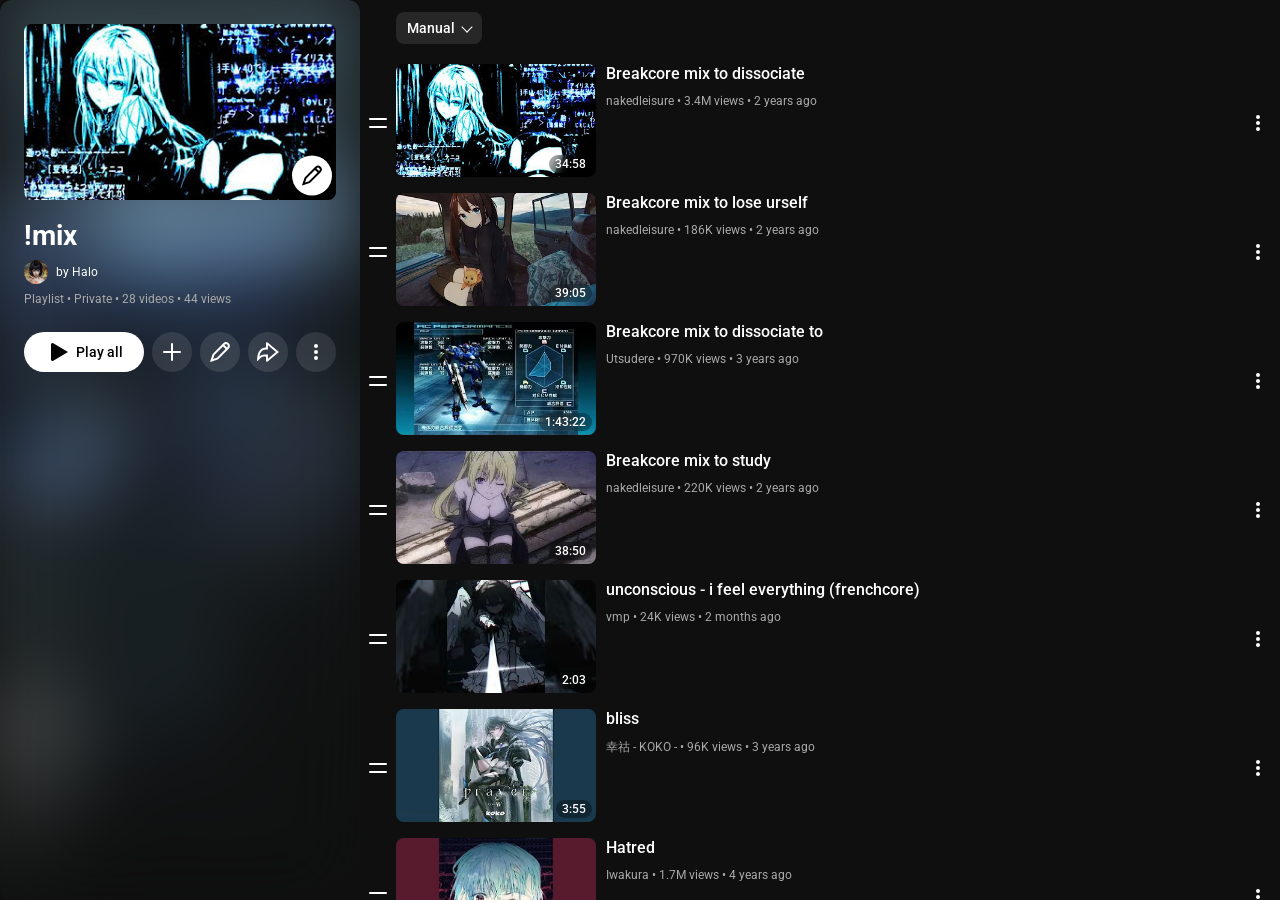
==== commit a5773701: "Add files via upload" ====
--- a/index.html
+++ b/index.html
@@ -15,7 +15,16 @@
     <div style="grid-area: BIG1;" class="playlist-info">
       <div class="info5" style="grid-area: box-1">
         <img class="playlist-pic" src="thumbnails/hqdefault.jpg">
-        <div class="image-overlay"></div>
+        <div class="image-overlay">
+          <div class="play-all-overlay">
+            <div class="play-all-triangle2">
+              <svg viewBox="0 0 24 24">
+                <path d="M5 4.623V19.38a1.5 1.5 0 002.26 1.29L22 12 7.26 3.33A1.5 1.5 0 005 4.623Z"></path>
+              </svg>
+            </div>
+            <div><p class="play-all2">Play all</p></div>
+          </div>
+        </div>
         <div class="ytThumbnailOverlayButtonViewModelButton ytThumbnailOverlayButtonViewModelButtonBottomEndPosition"><button-view-model class="ytSpecButtonViewModelHost"><button class="ytSpecButtonShapeNextHost2 ytSpecButtonShapeNextFilled ytSpecButtonShapeNextOverlay ytSpecButtonShapeNextSizeM ytSpecButtonShapeNextIconButton ytSpecButtonShapeNextEnableBackdropFilterExperiment" title="" aria-label="Edit Thumbnail" aria-disabled="false"><div aria-hidden="true" class="ytSpecButtonShapeNextIcon"><span class="ytIconWrapperHost" style="width: 24px; height: 24px;"><span class="yt-icon-shape ytSpecIconShapeHost"><div style="width: 100%; height: 100%; display: block; fill: currentcolor;"><svg xmlns="http://www.w3.org/2000/svg" height="24" viewBox="0 0 24 24" width="24" focusable="false" aria-hidden="true" style="pointer-events: none; display: inherit; width: 100%; height: 100%;"><path d="M15.293 3.293 4.96 13.626c-.22.219-.385.488-.484.782l-1.924 5.778-.633 1.897 1.897-.633 5.777-1.927a2 2 0 00.78-.482l9.334-9.334 1-1a3.83 3.83 0 00-5.414-5.414Zm4 1.414a1.83 1.83 0 010 2.586L19 7.586 16.414 5l.293-.293a1.83 1.83 0 012.586 0ZM6.374 15.04 15 6.414 17.586 9 8.96 17.626 5.08 18.92l1.294-3.88Z"></path></svg></div></span></span></div><yt-touch-feedback-shape aria-hidden="true" class="ytSpecTouchFeedbackShapeHost ytSpecTouchFeedbackShapeOverlayTouchResponseInverse"><div class="ytSpecTouchFeedbackShapeStroke"></div><div class="ytSpecTouchFeedbackShapeFill"></div></yt-touch-feedback-shape></button></button-view-model></div>
       </div>
       <div class="info" style="grid-area: box-2">
@@ -29,7 +38,14 @@
         <p>Playlist &bull; Private &bull; 28 videos &bull; 44 views</p>
       </div>
       <div class="info4" style="grid-area: box-5">
-        <div class="ytFlexibleActionsViewModelAction ytFlexibleActionsViewModelActionRowAction"><button-view-model class="ytSpecButtonViewModelHost"><a href="/watch?v=9dKSf8IlXNM&amp;list=PLM3cLa2z125PGl2BFmtpUhKQWWxj-aFSo&amp;pp=iAQB8AUBsAgC" class="ytSpecButtonShapeNextHost3 ytSpecButtonShapeNextFilled ytSpecButtonShapeNextOverlay ytSpecButtonShapeNextSizeM ytSpecButtonShapeNextIconLeading ytSpecButtonShapeNextEnableBackdropFilterExperiment" aria-haspopup="false" force-new-state="true" aria-label="Play all" aria-disabled="false"><div aria-hidden="true" class="ytSpecButtonShapeNextIcon"><span class="ytIconWrapperHost" style="width: 24px; height: 24px;"><span class="yt-icon-shape ytSpecIconShapeHost"><div style="width: 100%; height: 100%; display: block; fill: currentcolor;"><svg xmlns="http://www.w3.org/2000/svg" height="24" viewBox="0 0 24 24" width="24" focusable="false" aria-hidden="true" style="pointer-events: none; display: inherit; width: 100%; height: 100%;"><path d="M5 4.623V19.38a1.5 1.5 0 002.26 1.29L22 12 7.26 3.33A1.5 1.5 0 005 4.623Z"></path></svg></div></span></span></div><div class="ytSpecButtonShapeNextButtonTextContent">Play all</div><yt-touch-feedback-shape aria-hidden="true" class="ytSpecTouchFeedbackShapeHost ytSpecTouchFeedbackShapeOverlayTouchResponseInverse"><div class="ytSpecTouchFeedbackShapeStroke"></div><div class="ytSpecTouchFeedbackShapeFill"></div></yt-touch-feedback-shape></a></button-view-model></div>
+        <div class="play-all-button">
+          <div class="play-all-triangle">
+            <svg viewBox="0 0 24 24">
+              <path d="M5 4.623V19.38a1.5 1.5 0 002.26 1.29L22 12 7.26 3.33A1.5 1.5 0 005 4.623Z"></path>
+            </svg>
+          </div>
+          <div><p class="play-all">Play all</p></div>
+        </div>
         <div class="ytFlexibleActionsViewModelAction ytFlexibleActionsViewModelActionRowAction ytFlexibleActionsViewModelActionIconOnlyButton"><button-view-model class="ytSpecButtonViewModelHost"><button class="ytSpecButtonShapeNextHost ytSpecButtonShapeNextTonal ytSpecButtonShapeNextOverlay ytSpecButtonShapeNextSizeM ytSpecButtonShapeNextIconButton ytSpecButtonShapeNextEnableBackdropFilterExperiment" title="" aria-label="Add videos" aria-disabled="false"><div aria-hidden="true" class="ytSpecButtonShapeNextIcon"><span class="ytIconWrapperHost" style="width: 24px; height: 24px;"><span class="yt-icon-shape ytSpecIconShapeHost"><div style="width: 100%; height: 100%; display: block; fill: currentcolor;"><svg xmlns="http://www.w3.org/2000/svg" height="24" viewBox="0 0 24 24" width="24" focusable="false" aria-hidden="true" style="pointer-events: none; display: inherit; width: 100%; height: 100%;"><path d="M12 3a1 1 0 00-1 1v7H4a1 1 0 000 2h7v7a1 1 0 002 0v-7h7a1 1 0 000-2h-7V4a1 1 0 00-1-1Z"></path></svg></div></span></span></div><yt-touch-feedback-shape aria-hidden="true" class="ytSpecTouchFeedbackShapeHost ytSpecTouchFeedbackShapeOverlayTouchResponse"><div class="ytSpecTouchFeedbackShapeStroke"></div><div class="ytSpecTouchFeedbackShapeFill"></div></yt-touch-feedback-shape></button></button-view-model></div>
         <div class="ytFlexibleActionsViewModelAction ytFlexibleActionsViewModelActionRowAction ytFlexibleActionsViewModelActionIconOnlyButton"><button-view-model class="ytSpecButtonViewModelHost"><button class="ytSpecButtonShapeNextHost ytSpecButtonShapeNextTonal ytSpecButtonShapeNextOverlay ytSpecButtonShapeNextSizeM ytSpecButtonShapeNextIconButton ytSpecButtonShapeNextEnableBackdropFilterExperiment" title="" aria-label="Edit playlist" aria-disabled="false"><div aria-hidden="true" class="ytSpecButtonShapeNextIcon"><span class="ytIconWrapperHost" style="width: 24px; height: 24px;"><span class="yt-icon-shape ytSpecIconShapeHost"><div style="width: 100%; height: 100%; display: block; fill: currentcolor;"><svg xmlns="http://www.w3.org/2000/svg" height="24" viewBox="0 0 24 24" width="24" focusable="false" aria-hidden="true" style="pointer-events: none; display: inherit; width: 100%; height: 100%;"><path d="M15.293 3.293 4.96 13.626c-.22.219-.385.488-.484.782l-1.924 5.778-.633 1.897 1.897-.633 5.777-1.927a2 2 0 00.78-.482l9.334-9.334 1-1a3.83 3.83 0 00-5.414-5.414Zm4 1.414a1.83 1.83 0 010 2.586L19 7.586 16.414 5l.293-.293a1.83 1.83 0 012.586 0ZM6.374 15.04 15 6.414 17.586 9 8.96 17.626 5.08 18.92l1.294-3.88Z"></path></svg></div></span></span></div><yt-touch-feedback-shape aria-hidden="true" class="ytSpecTouchFeedbackShapeHost ytSpecTouchFeedbackShapeOverlayTouchResponse"><div class="ytSpecTouchFeedbackShapeStroke"></div><div class="ytSpecTouchFeedbackShapeFill"></div></yt-touch-feedback-shape></button></button-view-model></div>
         <div class="ytFlexibleActionsViewModelAction ytFlexibleActionsViewModelActionRowAction ytFlexibleActionsViewModelActionIconOnlyButton"><button-view-model class="ytSpecButtonViewModelHost"><button class="ytSpecButtonShapeNextHost ytSpecButtonShapeNextTonal ytSpecButtonShapeNextOverlay ytSpecButtonShapeNextSizeM ytSpecButtonShapeNextIconButton ytSpecButtonShapeNextEnableBackdropFilterExperiment" title="" aria-label="Share" aria-disabled="false"><div aria-hidden="true" class="ytSpecButtonShapeNextIcon"><span class="ytIconWrapperHost" style="width: 24px; height: 24px;"><span class="yt-icon-shape ytSpecIconShapeHost"><div style="width: 100%; height: 100%; display: block; fill: currentcolor;"><svg xmlns="http://www.w3.org/2000/svg" height="24" viewBox="0 0 24 24" width="24" focusable="false" aria-hidden="true" style="pointer-events: none; display: inherit; width: 100%; height: 100%;"><path d="M10 3.158V7.51c-5.428.223-8.27 3.75-8.875 11.199-.04.487-.07.975-.09 1.464l-.014.395c-.014.473.578.684.88.32.302-.368.61-.73.925-1.086l.244-.273c1.79-1.967 3-2.677 4.93-2.917a18.011 18.011 0 012-.112v4.346a1 1 0 001.646.763l9.805-8.297 1.55-1.31-1.55-1.31-9.805-8.297A1 1 0 0010 3.158Zm2 6.27v.002-4.116l7.904 6.688L12 18.689v-4.212l-2.023.024c-1.935.022-3.587.17-5.197 1.024a9 9 0 00-1.348.893c.355-1.947.916-3.39 1.63-4.425 1.062-1.541 2.607-2.385 5.02-2.485L12 9.428Z"></path></svg></div></span></span></div><yt-touch-feedback-shape aria-hidden="true" class="ytSpecTouchFeedbackShapeHost ytSpecTouchFeedbackShapeOverlayTouchResponse"><div class="ytSpecTouchFeedbackShapeStroke"></div><div class="ytSpecTouchFeedbackShapeFill"></div></yt-touch-feedback-shape></button></button-view-model></div>
--- a/styles/playlist-info.css
+++ b/styles/playlist-info.css
@@ -150,9 +150,31 @@
   height: 176px;
   border-radius: 8px;
   width: 100%;
-  background-color: rgba(0,0,0,0.6);
+  background-color: rgba(0, 0, 0, 0.5);
   opacity: 0;
   cursor: pointer;
+  transition-duration: .25s;
+}
+
+.play-all-overlay {
+  height: 176px;
+  width: 100%;
+  display: flex;
+  justify-content: center;
+  align-items: center;
+  gap: 6px;
+  border-radius: 8px;
+}
+
+.play-all-triangle2 {
+  width: 24px;
+  height: 24px;
+  fill: white;
+}
+
+.play-all2 {
+  color: white;
+  font-size: 14px;
 }
 
 .info5:hover .image-overlay {
@@ -165,8 +187,36 @@
   transition-duration: 0.1s;
 }
 
-.ytSpecButtonShapeNextHost2:hover,
-.ytSpecButtonShapeNextHost3:hover {
+.ytSpecButtonShapeNextHost2:hover {
+  background-color: rgba(230, 230, 230);
+  transition-duration: 0.1s;
+}
+
+
+.play-all-button {
+  height: 40px;
+  width: 120px;
+  display: flex;
+  justify-content: center;
+  align-items: center;
+  gap: 6px;
+  background-color: rgb(255, 255, 255);
+  border-radius: 20px;
+  cursor: pointer;
+}
+
+.play-all-triangle {
+  width: 24px;
+  height: 24px;
+}
+
+.play-all {
+  color: black;
+  font-weight: 500;
+  font-size: 14px;
+}
+
+.play-all-button:hover {
   background-color: rgba(230, 230, 230);
   transition-duration: 0.1s;
 }
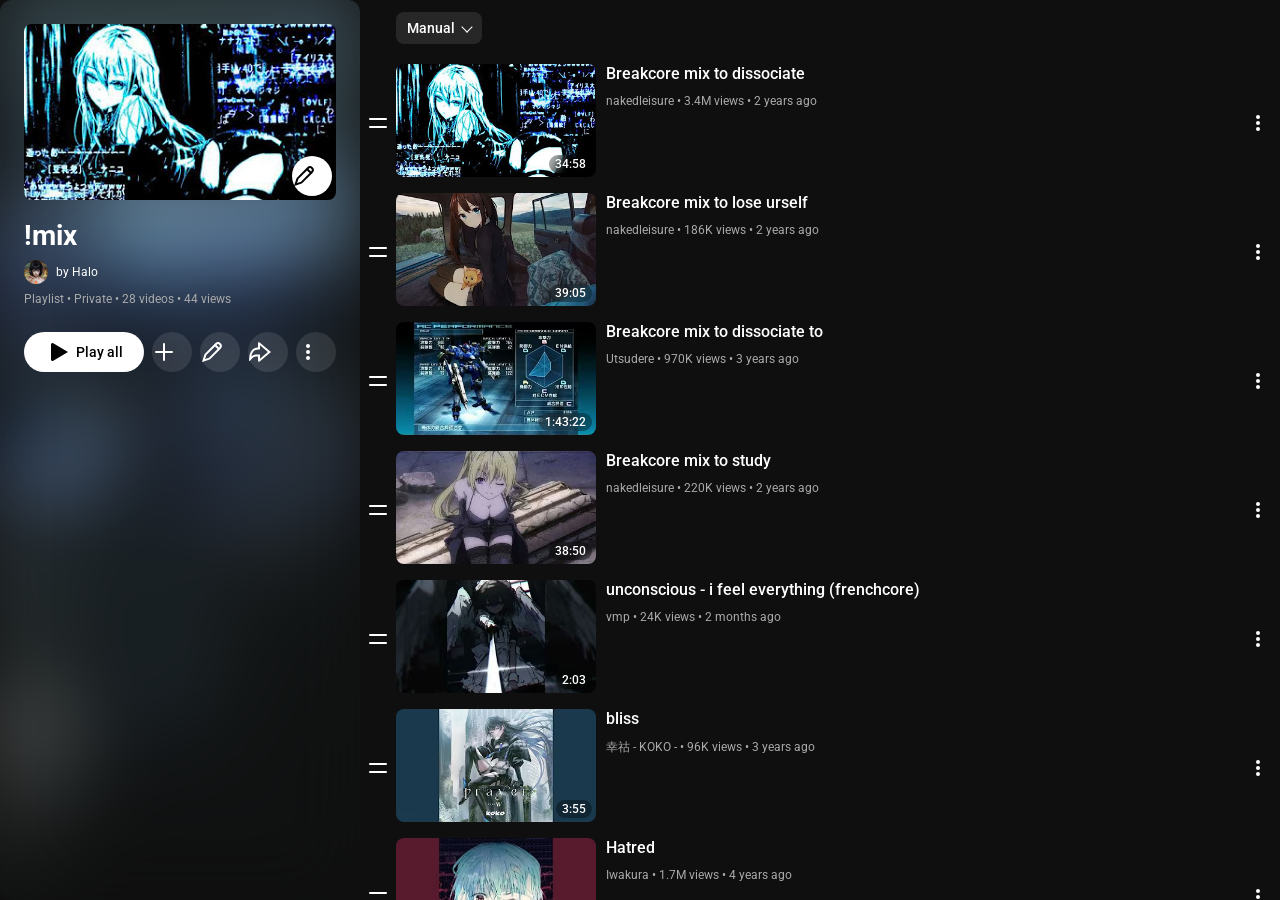
==== commit 1995560f: "Add files via upload" ====
--- a/index.html
+++ b/index.html
@@ -25,7 +25,11 @@
             <div><p class="play-all2">Play all</p></div>
           </div>
         </div>
-        <div class="ytThumbnailOverlayButtonViewModelButton ytThumbnailOverlayButtonViewModelButtonBottomEndPosition"><button-view-model class="ytSpecButtonViewModelHost"><button class="ytSpecButtonShapeNextHost2 ytSpecButtonShapeNextFilled ytSpecButtonShapeNextOverlay ytSpecButtonShapeNextSizeM ytSpecButtonShapeNextIconButton ytSpecButtonShapeNextEnableBackdropFilterExperiment" title="" aria-label="Edit Thumbnail" aria-disabled="false"><div aria-hidden="true" class="ytSpecButtonShapeNextIcon"><span class="ytIconWrapperHost" style="width: 24px; height: 24px;"><span class="yt-icon-shape ytSpecIconShapeHost"><div style="width: 100%; height: 100%; display: block; fill: currentcolor;"><svg xmlns="http://www.w3.org/2000/svg" height="24" viewBox="0 0 24 24" width="24" focusable="false" aria-hidden="true" style="pointer-events: none; display: inherit; width: 100%; height: 100%;"><path d="M15.293 3.293 4.96 13.626c-.22.219-.385.488-.484.782l-1.924 5.778-.633 1.897 1.897-.633 5.777-1.927a2 2 0 00.78-.482l9.334-9.334 1-1a3.83 3.83 0 00-5.414-5.414Zm4 1.414a1.83 1.83 0 010 2.586L19 7.586 16.414 5l.293-.293a1.83 1.83 0 012.586 0ZM6.374 15.04 15 6.414 17.586 9 8.96 17.626 5.08 18.92l1.294-3.88Z"></path></svg></div></span></span></div><yt-touch-feedback-shape aria-hidden="true" class="ytSpecTouchFeedbackShapeHost ytSpecTouchFeedbackShapeOverlayTouchResponseInverse"><div class="ytSpecTouchFeedbackShapeStroke"></div><div class="ytSpecTouchFeedbackShapeFill"></div></yt-touch-feedback-shape></button></button-view-model></div>
+        <div class="files">
+          <button class="files-button">
+            <div class="files2">
+              <svg viewBox="0 0 24 24">
+                <path d="M15.293 3.293 4.96 13.626c-.22.219-.385.488-.484.782l-1.924 5.778-.633 1.897 1.897-.633 5.777-1.927a2 2 0 00.78-.482l9.334-9.334 1-1a3.83 3.83 0 00-5.414-5.414Zm4 1.414a1.83 1.83 0 010 2.586L19 7.586 16.414 5l.293-.293a1.83 1.83 0 012.586 0ZM6.374 15.04 15 6.414 17.586 9 8.96 17.626 5.08 18.92l1.294-3.88Z"></path></svg></div></span></span></div>
       </div>
       <div class="info" style="grid-area: box-2">
         <p class="title">!mix</p>
@@ -46,10 +50,45 @@
           </div>
           <div><p class="play-all">Play all</p></div>
         </div>
-        <div class="ytFlexibleActionsViewModelAction ytFlexibleActionsViewModelActionRowAction ytFlexibleActionsViewModelActionIconOnlyButton"><button-view-model class="ytSpecButtonViewModelHost"><button class="ytSpecButtonShapeNextHost ytSpecButtonShapeNextTonal ytSpecButtonShapeNextOverlay ytSpecButtonShapeNextSizeM ytSpecButtonShapeNextIconButton ytSpecButtonShapeNextEnableBackdropFilterExperiment" title="" aria-label="Add videos" aria-disabled="false"><div aria-hidden="true" class="ytSpecButtonShapeNextIcon"><span class="ytIconWrapperHost" style="width: 24px; height: 24px;"><span class="yt-icon-shape ytSpecIconShapeHost"><div style="width: 100%; height: 100%; display: block; fill: currentcolor;"><svg xmlns="http://www.w3.org/2000/svg" height="24" viewBox="0 0 24 24" width="24" focusable="false" aria-hidden="true" style="pointer-events: none; display: inherit; width: 100%; height: 100%;"><path d="M12 3a1 1 0 00-1 1v7H4a1 1 0 000 2h7v7a1 1 0 002 0v-7h7a1 1 0 000-2h-7V4a1 1 0 00-1-1Z"></path></svg></div></span></span></div><yt-touch-feedback-shape aria-hidden="true" class="ytSpecTouchFeedbackShapeHost ytSpecTouchFeedbackShapeOverlayTouchResponse"><div class="ytSpecTouchFeedbackShapeStroke"></div><div class="ytSpecTouchFeedbackShapeFill"></div></yt-touch-feedback-shape></button></button-view-model></div>
-        <div class="ytFlexibleActionsViewModelAction ytFlexibleActionsViewModelActionRowAction ytFlexibleActionsViewModelActionIconOnlyButton"><button-view-model class="ytSpecButtonViewModelHost"><button class="ytSpecButtonShapeNextHost ytSpecButtonShapeNextTonal ytSpecButtonShapeNextOverlay ytSpecButtonShapeNextSizeM ytSpecButtonShapeNextIconButton ytSpecButtonShapeNextEnableBackdropFilterExperiment" title="" aria-label="Edit playlist" aria-disabled="false"><div aria-hidden="true" class="ytSpecButtonShapeNextIcon"><span class="ytIconWrapperHost" style="width: 24px; height: 24px;"><span class="yt-icon-shape ytSpecIconShapeHost"><div style="width: 100%; height: 100%; display: block; fill: currentcolor;"><svg xmlns="http://www.w3.org/2000/svg" height="24" viewBox="0 0 24 24" width="24" focusable="false" aria-hidden="true" style="pointer-events: none; display: inherit; width: 100%; height: 100%;"><path d="M15.293 3.293 4.96 13.626c-.22.219-.385.488-.484.782l-1.924 5.778-.633 1.897 1.897-.633 5.777-1.927a2 2 0 00.78-.482l9.334-9.334 1-1a3.83 3.83 0 00-5.414-5.414Zm4 1.414a1.83 1.83 0 010 2.586L19 7.586 16.414 5l.293-.293a1.83 1.83 0 012.586 0ZM6.374 15.04 15 6.414 17.586 9 8.96 17.626 5.08 18.92l1.294-3.88Z"></path></svg></div></span></span></div><yt-touch-feedback-shape aria-hidden="true" class="ytSpecTouchFeedbackShapeHost ytSpecTouchFeedbackShapeOverlayTouchResponse"><div class="ytSpecTouchFeedbackShapeStroke"></div><div class="ytSpecTouchFeedbackShapeFill"></div></yt-touch-feedback-shape></button></button-view-model></div>
-        <div class="ytFlexibleActionsViewModelAction ytFlexibleActionsViewModelActionRowAction ytFlexibleActionsViewModelActionIconOnlyButton"><button-view-model class="ytSpecButtonViewModelHost"><button class="ytSpecButtonShapeNextHost ytSpecButtonShapeNextTonal ytSpecButtonShapeNextOverlay ytSpecButtonShapeNextSizeM ytSpecButtonShapeNextIconButton ytSpecButtonShapeNextEnableBackdropFilterExperiment" title="" aria-label="Share" aria-disabled="false"><div aria-hidden="true" class="ytSpecButtonShapeNextIcon"><span class="ytIconWrapperHost" style="width: 24px; height: 24px;"><span class="yt-icon-shape ytSpecIconShapeHost"><div style="width: 100%; height: 100%; display: block; fill: currentcolor;"><svg xmlns="http://www.w3.org/2000/svg" height="24" viewBox="0 0 24 24" width="24" focusable="false" aria-hidden="true" style="pointer-events: none; display: inherit; width: 100%; height: 100%;"><path d="M10 3.158V7.51c-5.428.223-8.27 3.75-8.875 11.199-.04.487-.07.975-.09 1.464l-.014.395c-.014.473.578.684.88.32.302-.368.61-.73.925-1.086l.244-.273c1.79-1.967 3-2.677 4.93-2.917a18.011 18.011 0 012-.112v4.346a1 1 0 001.646.763l9.805-8.297 1.55-1.31-1.55-1.31-9.805-8.297A1 1 0 0010 3.158Zm2 6.27v.002-4.116l7.904 6.688L12 18.689v-4.212l-2.023.024c-1.935.022-3.587.17-5.197 1.024a9 9 0 00-1.348.893c.355-1.947.916-3.39 1.63-4.425 1.062-1.541 2.607-2.385 5.02-2.485L12 9.428Z"></path></svg></div></span></span></div><yt-touch-feedback-shape aria-hidden="true" class="ytSpecTouchFeedbackShapeHost ytSpecTouchFeedbackShapeOverlayTouchResponse"><div class="ytSpecTouchFeedbackShapeStroke"></div><div class="ytSpecTouchFeedbackShapeFill"></div></yt-touch-feedback-shape></button></button-view-model></div>
-        <div class="ytFlexibleActionsViewModelAction ytFlexibleActionsViewModelActionRowAction ytFlexibleActionsViewModelActionIconOnlyButton"><button-view-model class="ytSpecButtonViewModelHost"><button class="ytSpecButtonShapeNextHost ytSpecButtonShapeNextTonal ytSpecButtonShapeNextOverlay ytSpecButtonShapeNextSizeM ytSpecButtonShapeNextIconButton ytSpecButtonShapeNextEnableBackdropFilterExperiment" title="" aria-label="More actions" aria-disabled="false"><div aria-hidden="true" class="ytSpecButtonShapeNextIcon"><span class="ytIconWrapperHost" style="width: 24px; height: 24px;"><span class="yt-icon-shape ytSpecIconShapeHost"><div style="width: 100%; height: 100%; display: block; fill: currentcolor;"><svg xmlns="http://www.w3.org/2000/svg" height="24" viewBox="0 0 24 24" width="24" focusable="false" aria-hidden="true" style="pointer-events: none; display: inherit; width: 100%; height: 100%;"><path d="M12 4a2 2 0 100 4 2 2 0 000-4Zm0 6a2 2 0 100 4 2 2 0 000-4Zm0 6a2 2 0 100 4 2 2 0 000-4Z"></path></svg></div></span></span></div><yt-touch-feedback-shape aria-hidden="true" class="ytSpecTouchFeedbackShapeHost ytSpecTouchFeedbackShapeOverlayTouchResponse"><div class="ytSpecTouchFeedbackShapeStroke"></div><div class="ytSpecTouchFeedbackShapeFill"></div></yt-touch-feedback-shape></button></button-view-model></div>
+        <div class="add-videos">
+          <button class="add-videos-button">
+            <div class="add-videos2">
+              <svg viewBox="0 0 24 24">
+                <path d="M12 3a1 1 0 00-1 1v7H4a1 1 0 000 2h7v7a1 1 0 002 0v-7h7a1 1 0 000-2h-7V4a1 1 0 00-1-1Z"></path>
+              </svg>
+            </div>
+            <div class="tooltip"><p class="tooltip-text">Add videos</p></div>
+          </button>
+        </div>
+        <div class="edit-playlist">
+          <button class="edit-playlist-button">
+            <div class="edit-playlist2">
+              <svg viewBox="0 0 24 24">
+                <path d="M15.293 3.293 4.96 13.626c-.22.219-.385.488-.484.782l-1.924 5.778-.633 1.897 1.897-.633 5.777-1.927a2 2 0 00.78-.482l9.334-9.334 1-1a3.83 3.83 0 00-5.414-5.414Zm4 1.414a1.83 1.83 0 010 2.586L19 7.586 16.414 5l.293-.293a1.83 1.83 0 012.586 0ZM6.374 15.04 15 6.414 17.586 9 8.96 17.626 5.08 18.92l1.294-3.88Z"></path>
+              </svg>
+            </div>
+            <div class="tooltip"><p class="tooltip-text">Edit playlist</p></div>
+          </button>
+        </div>
+        <div class="share">
+          <button class="share-button">
+            <div class="share2">
+              <svg viewBox="0 0 24 24">
+                <path d="M10 3.158V7.51c-5.428.223-8.27 3.75-8.875 11.199-.04.487-.07.975-.09 1.464l-.014.395c-.014.473.578.684.88.32.302-.368.61-.73.925-1.086l.244-.273c1.79-1.967 3-2.677 4.93-2.917a18.011 18.011 0 012-.112v4.346a1 1 0 001.646.763l9.805-8.297 1.55-1.31-1.55-1.31-9.805-8.297A1 1 0 0010 3.158Zm2 6.27v.002-4.116l7.904 6.688L12 18.689v-4.212l-2.023.024c-1.935.022-3.587.17-5.197 1.024a9 9 0 00-1.348.893c.355-1.947.916-3.39 1.63-4.425 1.062-1.541 2.607-2.385 5.02-2.485L12 9.428Z"></path>
+              </svg>
+            </div>
+            <div class="tooltip"><p class="tooltip-text">Share</p></div>
+          </button>
+        </div>
+        <div class="more">
+          <button class="more-button">
+            <div class="more2">
+              <svg viewBox="0 0 24 24">
+                <path d="M12 4a2 2 0 100 4 2 2 0 000-4Zm0 6a2 2 0 100 4 2 2 0 000-4Zm0 6a2 2 0 100 4 2 2 0 000-4Z"></path>
+              </svg>
+            </div>
+          </button>
+        </div>
       </div>
     </div>
     <div style="grid-area: BIG2;" class="video-grid">
--- a/styles/playlist-info.css
+++ b/styles/playlist-info.css
@@ -55,47 +55,6 @@
   height: 176px;
 }
 
-.ytFlexibleActionsViewModelAction {
-  height: 40px;
-}
-
-.ytThumbnailOverlayButtonViewModelButton,
-.ytThumbnailOverlayButtonViewModelButtonBottomEndPosition {
-  position: absolute;
-  bottom: -20px;
-  right: -16px;
-  transform: translate(-50%, -50%);
-}
-
-.ytSpecButtonShapeNextHost2 {
-  background-color: white;
-  color: black;
-}
-
-.ytSpecButtonShapeNextIcon {
-  position: relative;
-  height: 24px;
-  width: 24px;
-  left: 2px;
-}
-
-.ytSpecButtonShapeNextHost3 {
-  background-color: white;
-  color: black;
-  display: flex;
-  align-items: center;
-  justify-content: center;
-  gap: 8px;
-  border-radius: 20px;
-  font-family: roboto, arial, sans-serif;
-  font-size: 14px;
-  font-weight: 500;
-  margin: 0;
-  text-decoration: none;
-  height: 40px;
-  width: 120px;
-}
-
 .title {
   font-size: 28px;
   font-weight: 700;
@@ -187,7 +146,7 @@
   transition-duration: 0.1s;
 }
 
-.ytSpecButtonShapeNextHost2:hover {
+.files-button:hover {
   background-color: rgba(230, 230, 230);
   transition-duration: 0.1s;
 }
@@ -219,4 +178,79 @@
 .play-all-button:hover {
   background-color: rgba(230, 230, 230);
   transition-duration: 0.1s;
+}
+
+.add-videos,
+.edit-playlist,
+.share,
+.more,
+.files {
+  height: 40px;
+  width: 40px;
+}
+
+.add-videos-button,
+.edit-playlist-button,
+.share-button,
+.more-button,
+.files-button {
+  padding: 0;
+  display: block;
+  fill: currentColor;
+  place-items: center;
+}
+
+.add-videos2,
+.edit-playlist2,
+.share2,
+.more2,
+.files2 {
+  width: 24px;
+  height: 24px;
+  color: white;
+}
+
+.files {
+  position: absolute;
+  right: 4px;
+  bottom: 4px;
+}
+
+.files-button {
+  background-color: white;
+}
+
+.files2 {
+  fill: black;
+}
+
+.tooltip {
+  visibility: hidden;
+  position: absolute;
+  bottom: -150%;
+  left: 50%;
+  translate: -50% -50%;
+  width: max-content;
+  padding: 9px 8px;
+  background-color: rgba(91, 92, 92);
+  border-radius: 4px;
+  opacity: 0;
+}
+
+.tooltip-text {
+  color: white;
+}
+
+.add-videos-button:hover .tooltip,
+.edit-playlist-button:hover .tooltip,
+.share-button:hover .tooltip {
+  visibility: visible;
+  opacity: 1;
+  transition-duration: 0.4s;
+}
+
+.add-videos-button,
+.edit-playlist-button,
+.share-button {
+  position: relative;
 }
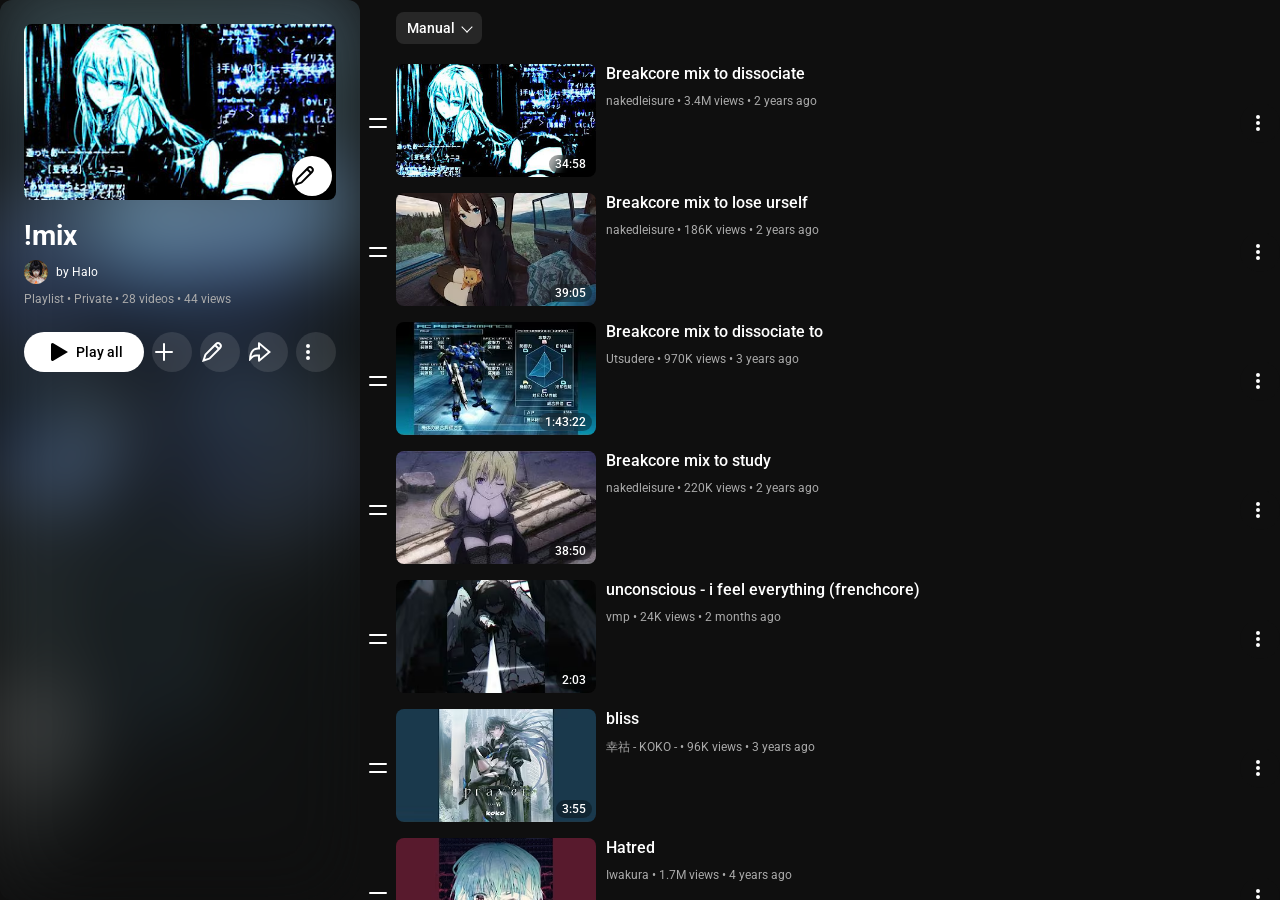
==== commit 2bcac526: "Add files via upload" ====
--- a/index.html
+++ b/index.html
@@ -92,17 +92,23 @@
       </div>
     </div>
     <div style="grid-area: BIG2;" class="video-grid">
-      <div class="video">
-        <div class="vid-info1" style="grid-area: box-6;">
-          <div class="lines"><svg viewBox="0 0 24 24"><path d="M20 7H4a1 1 0 000 2h16a1 1 0 100-2Zm0 8H4a1 1 0 000 2h16a1 1 0 000-2Z"></path></svg></div>
-        </div>
-        <div class="vid-info2" style="grid-area: box-7;">
+      <div class="organize-header">
+      <button class="manual">Manual <span class="v-arrow"></span></button></div>
+      <div class="video">
+        <div class="vid-info1" style="grid-area: box-6;">
+          <div class="lines"><svg viewBox="0 0 24 24"><path d="M20 7H4a1 1 0 000 2h16a1 1 0 100-2Zm0 8H4a1 1 0 000 2h16a1 1 0 000-2Z"></path></svg></div>
+        </div>
+        <div class="vid-info2" style="grid-area: box-7;">
+          <a href="https://www.youtube.com/watch?v=9dKSf8IlXNM&list=PLM3cLa2z125PGl2BFmtpUhKQWWxj-aFSo&index=2" class="video-link">
           <img class="vid-thumbnail" src="thumbnails/hqdefault.jpg">
           <div class="vid-time"><p class="vid-time2">34:58</p></div>
-        </div>
-        <div class="vid-info" style="grid-area: box-8;">
+          <div></div>
+          </a>
+        </div>
+        <div class="vid-info3" style="grid-area: box-8;">
           <div><p class="vid-title">Breakcore mix to dissociate</p></div>
-          <div><p class="vid-user"><span class="vid-user2">nakedleisure</span> &bull; 3.4M views &bull; 2 years ago</p></div>
+          <div><p class="vid-user"><a href="https://www.youtube.com/channel/UChdsQjbq6SXK7xgT-rC-Vkg" class="user-link"><span class="vid-user2" user="nakedleisure">nakedleisure</span></a> &bull; 3.4M views &bull; 2 years ago</p></div>
+          <a class="video-link" href="https://www.youtube.com/watch?v=9dKSf8IlXNM&list=PLM3cLa2z125PGl2BFmtpUhKQWWxj-aFSo&index=2"></a>
         </div>
         <div class="vid-info1" style="grid-area: box-9;">
           <button class="three-dots-button">
@@ -124,7 +130,7 @@
         </div>
         <div class="vid-info" style="grid-area: box-8;">
           <div><p class="vid-title">Breakcore mix to lose urself</p></div>
-          <div><p class="vid-user"><span class="vid-user2">nakedleisure</span> &bull; 186K views &bull; 2 years ago</p></div>
+          <div><p class="vid-user"><a href="https://www.youtube.com/channel/UChdsQjbq6SXK7xgT-rC-Vkg" class="user-link"><span class="vid-user2" user="nakedleisure">nakedleisure</span></a> &bull; 186K views &bull; 2 years ago</p></div>
         </div>
         <div class="vid-info1" style="grid-area: box-9;">
           <button class="three-dots-button">
@@ -146,7 +152,7 @@
         </div>
         <div class="vid-info" style="grid-area: box-8;">
           <div><p class="vid-title">Breakcore mix to dissociate to</p></div>
-          <div><p class="vid-user"><span class="vid-user2">Utsudere</span> &bull; 970K views &bull; 3 years ago</p></div>
+          <div><p class="vid-user"><a href="https://www.youtube.com/@UtsudereMixes" class="user-link"><span class="vid-user2" user="Utsudere">Utsudere</span></a> &bull; 970K views &bull; 3 years ago</p></div>
         </div>
         <div class="vid-info1" style="grid-area: box-9;">
           <button class="three-dots-button">
@@ -168,7 +174,7 @@
         </div>
         <div class="vid-info" style="grid-area: box-8;">
           <div><p class="vid-title">Breakcore mix to study</p></div>
-          <div><p class="vid-user"><span class="vid-user2">nakedleisure</span> &bull; 220K views &bull; 2 years ago</p></div>
+          <div><p class="vid-user"><a href="https://www.youtube.com/channel/UChdsQjbq6SXK7xgT-rC-Vkg" class="user-link"><span class="vid-user2" user="nakedleisure">nakedleisure</span></a> &bull; 220K views &bull; 2 years ago</p></div>
         </div>
         <div class="vid-info1" style="grid-area: box-9;">
           <button class="three-dots-button">
@@ -190,7 +196,7 @@
         </div>
         <div class="vid-info" style="grid-area: box-8;">
           <div><p class="vid-title">unconscious - i feel everything (frenchcore)</p></div>
-          <div><p class="vid-user"><span class="vid-user2">vmp</span> &bull; 24K views &bull; 2 months ago</p></div>
+          <div><p class="vid-user"><a href="https://www.youtube.com/@vmp66" class="user-link"><span class="vid-user2" user="vmp">vmp</span></a> &bull; 24K views &bull; 2 months ago</p></div>
         </div>
         <div class="vid-info1" style="grid-area: box-9;">
           <button class="three-dots-button">
@@ -212,7 +218,7 @@
         </div>
         <div class="vid-info" style="grid-area: box-8;">
           <div><p class="vid-title">bliss</p></div>
-          <div><p class="vid-user"><span class="vid-user2">幸祜 - KOKO -</span> &bull; 96K views &bull; 3 years ago</p></div>
+          <div><p class="vid-user"><a href="https://www.youtube.com/channel/UC7Gow-kNHq21oejSIDg9PAg" class="user-link"><span class="vid-user2" user="幸祜 - KOKO -">幸祜 - KOKO -</span></a> &bull; 96K views &bull; 3 years ago</p></div>
         </div>
         <div class="vid-info1" style="grid-area: box-9;">
           <button class="three-dots-button">
@@ -234,7 +240,7 @@
         </div>
         <div class="vid-info" style="grid-area: box-8;">
           <div><p class="vid-title">Hatred</p></div>
-          <div><p class="vid-user"><span class="vid-user2">Iwakura</span> &bull; 1.7M views &bull; 4 years ago</p></div>
+          <div><p class="vid-user"><a href="https://www.youtube.com/channel/UCuOgOcDBuy87X2PKdxMyQgA" class="user-link"><span class="vid-user2" user="Iwakura">Iwakura</span></a> &bull; 1.7M views &bull; 4 years ago</p></div>
         </div>
         <div class="vid-info1" style="grid-area: box-9;">
           <button class="three-dots-button">
@@ -256,7 +262,7 @@
         </div>
         <div class="vid-info" style="grid-area: box-8;">
           <div><p class="vid-title">ʜᴜɴɢ ᴜᴘ ᴏɴ ʏᴏᴜ</p></div>
-          <div><p class="vid-user"><span class="vid-user2">eto</span> &bull; 664K views &bull; 4 years ago</p></div>
+          <div><p class="vid-user"><a href="https://www.youtube.com/@ilyeto" class="user-link"><span class="vid-user2" user="eto">eto</span></a> &bull; 664K views &bull; 4 years ago</p></div>
         </div>
         <div class="vid-info1" style="grid-area: box-9;">
           <button class="three-dots-button">
@@ -278,7 +284,7 @@
         </div>
         <div class="vid-info" style="grid-area: box-8;">
           <div><p class="vid-title">A Party To My Death</p></div>
-          <div><p class="vid-user"><span class="vid-user2">Izar</span> &bull; 1.3M views &bull; 3 years ago</p></div>
+          <div><p class="vid-user"><a href="https://www.youtube.com/channel/UCuT_fPxZVQMo9aH3nCQVKCw" class="user-link"><span class="vid-user2" user="Izar">Izar</span></a> &bull; 1.3M views &bull; 3 years ago</p></div>
         </div>
         <div class="vid-info1" style="grid-area: box-9;">
           <button class="three-dots-button">
@@ -300,7 +306,7 @@
         </div>
         <div class="vid-info" style="grid-area: box-8;">
           <div><p class="vid-title">C:\\AR?A_M4TH</p></div>
-          <div><p class="vid-user"><span class="vid-user2">bxnwxghxrn</span> &bull; 5.6M views &bull; 3 years ago</p></div>
+          <div><p class="vid-user"><a href="https://www.youtube.com/channel/UCRG82ggeLjJ2RbAWQQjkEJw" class="user-link"><span class="vid-user2" user="bxnwxghxrn">bxnwxghxrn</span></a> &bull; 5.6M views &bull; 3 years ago</p></div>
         </div>
         <div class="vid-info1" style="grid-area: box-9;">
           <button class="three-dots-button">
@@ -313,8 +319,6 @@
         </div>
       </div>
     </div>
-    <div style="grid-area: BIG3;" class="organize-header">
-      <button class="manual">Manual <span class="v-arrow"></span></button>
-    </div>
+  </div>
   </body>
 </html>
--- a/styles/playlist-info.css
+++ b/styles/playlist-info.css
@@ -38,13 +38,6 @@
   margin-bottom: 16px;
 }
 
-p {
-  color: rgb(170, 170, 170);
-  font-family: roboto, arial, sans-serif;
-  font-size: 12px;
-  margin: 0;
-}
-
 .playlist-pic {
   align-self: flex-start;
   display: block;
--- a/styles/videos.css
+++ b/styles/videos.css
@@ -1,6 +1,5 @@
 .video-grid {
   display: grid;
-  grid-auto-rows: 129px;
   overflow: auto;
 }
 
@@ -9,7 +8,6 @@
   border-radius: 12px;
   padding: 8px 0px;
   display: grid;
-  overflow: hidden;
   justify-content: center;
   align-items: start;
   height: 129px;
@@ -96,6 +94,7 @@
 
 .vid-user2:hover {
   color: white;
+  position: relative;
 }
 
 .three-dots-button {
@@ -118,4 +117,54 @@
 .video:hover .three-dots-button {
   background-color: rgba(39, 39, 39);
   transition-duration: 0.1s;
+}
+
+.vid-user2:hover::after {
+  content: attr(user);
+  background-color: rgba(91, 92, 92, 0.8);
+  color: white;
+  position: absolute;
+  top: -39px;
+  left: 50%;
+  padding: 9px 8px;
+  border-radius: 4px;
+  translate: -50% -50%;
+  width: max-content;
+  z-index: 10;
+}
+
+.user-link {
+  color: rgb(170, 170, 170);
+}
+
+.video-link {
+  width: 100%;
+  height: 100%;
+}
+
+a,
+a.active {
+  text-decoration: none;
+}
+
+.video-link::after {
+  content: '';
+  inset: 0;
+  position: absolute;
+  z-index: 0;
+}
+
+.vid-info3 {
+  position: relative;
+  display: grid;
+  grid-auto-columns: 1fr;
+  grid-auto-rows: 1fr;
+}
+
+.vid-user2 {
+  z-index: 100;
+}
+
+.user-link {
+  z-index: 100;
 }
--- a/styles/styles.css
+++ b/styles/styles.css
@@ -2,6 +2,13 @@
 *::before,
 *::after {
   box-sizing: border-box;
+}
+
+p {
+  color: rgb(170, 170, 170);
+  font-family: roboto, arial, sans-serif;
+  font-size: 12px;
+  margin: 0;
 }
 
 ::-webkit-scrollbar {
@@ -20,6 +27,5 @@
   justify-content: start;
   grid-template-columns: 360px 1fr;
   grid-template-areas:
-    "BIG1 BIG3"
     "BIG1 BIG2";
 }
--- a/styles/organize-header.css
+++ b/styles/organize-header.css
@@ -20,7 +20,12 @@
 }
 
 .organize-header {
-  margin-top: 12px;
-  margin-bottom: 12px;
-  margin-left: 36px;
+  padding-top: 12px;
+  padding-bottom: 12px;
+  padding-left: 36px;
+  height: 56px;
+  position: sticky;
+  top: -12px;
+  background-color: rgb(15, 15, 15);
+  z-index: 5;
 }
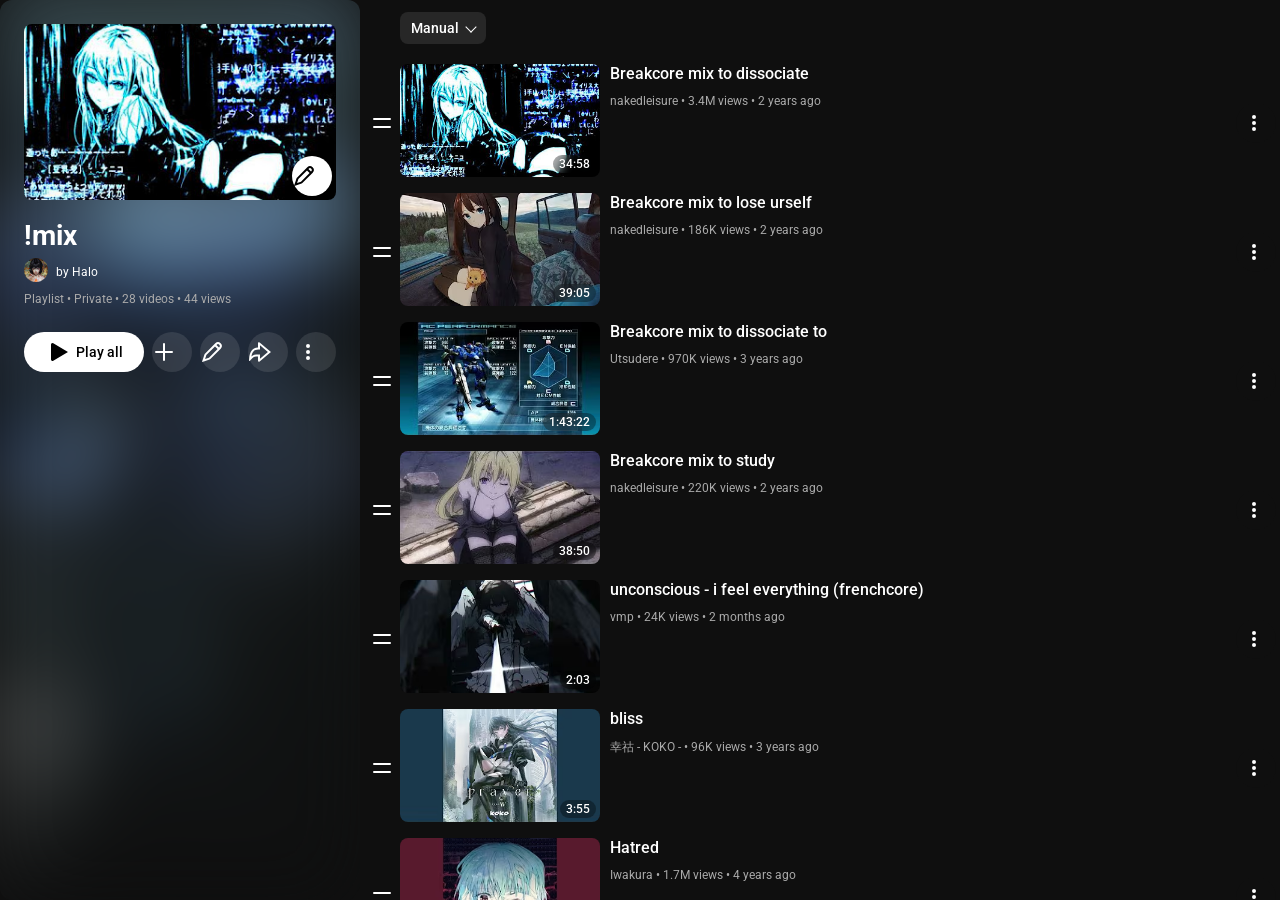
==== commit cd7eb307: "Add files via upload" ====
--- a/index.html
+++ b/index.html
@@ -13,30 +13,34 @@
   </head>
   <body>
     <div style="grid-area: BIG1;" class="playlist-info">
-      <div class="info5" style="grid-area: box-1">
-        <img class="playlist-pic" src="thumbnails/hqdefault.jpg">
-        <div class="image-overlay">
-          <div class="play-all-overlay">
-            <div class="play-all-triangle2">
-              <svg viewBox="0 0 24 24">
-                <path d="M5 4.623V19.38a1.5 1.5 0 002.26 1.29L22 12 7.26 3.33A1.5 1.5 0 005 4.623Z"></path>
-              </svg>
-            </div>
-            <div><p class="play-all2">Play all</p></div>
+      <div class="pic-container">
+        <div class="info5" style="grid-area: box-1">
+          <img class="playlist-pic" src="thumbnails/hqdefault.jpg">
+          <div class="image-overlay">
+            <div class="play-all-overlay">
+              <div class="play-all-triangle2">
+                 <svg viewBox="0 0 24 24">
+                  <path d="M5 4.623V19.38a1.5 1.5 0 002.26 1.29L22 12 7.26 3.33A1.5 1.5 0 005 4.623Z"></path>
+                </svg>
+              </div>
+              <div><p class="play-all2">Play all</p></div>
+            </div>
           </div>
         </div>
-        <div class="files">
-          <button class="files-button">
-            <div class="files2">
-              <svg viewBox="0 0 24 24">
-                <path d="M15.293 3.293 4.96 13.626c-.22.219-.385.488-.484.782l-1.924 5.778-.633 1.897 1.897-.633 5.777-1.927a2 2 0 00.78-.482l9.334-9.334 1-1a3.83 3.83 0 00-5.414-5.414Zm4 1.414a1.83 1.83 0 010 2.586L19 7.586 16.414 5l.293-.293a1.83 1.83 0 012.586 0ZM6.374 15.04 15 6.414 17.586 9 8.96 17.626 5.08 18.92l1.294-3.88Z"></path></svg></div></span></span></div>
+          <div class="files">
+            <button class="files-button">
+              <div class="files2">
+                <svg viewBox="0 0 24 24">
+                  <path d="M15.293 3.293 4.96 13.626c-.22.219-.385.488-.484.782l-1.924 5.778-.633 1.897 1.897-.633 5.777-1.927a2 2 0 00.78-.482l9.334-9.334 1-1a3.83 3.83 0 00-5.414-5.414Zm4 1.414a1.83 1.83 0 010 2.586L19 7.586 16.414 5l.293-.293a1.83 1.83 0 012.586 0ZM6.374 15.04 15 6.414 17.586 9 8.96 17.626 5.08 18.92l1.294-3.88Z"></path></svg></div></span></span></div>
       </div>
       <div class="info" style="grid-area: box-2">
         <p class="title">!mix</p>
       </div>
       <div class="info2" style="grid-area: box-3">
-        <img class="icon" src="thumbnails/unnamed.jpg">
-        <p class="user">by Halo</p>
+        <a href="https://www.youtube.com/@ea3261">
+        <img class="icon" src="thumbnails/unnamed.jpg"></a>
+        <a href="https://www.youtube.com/@ea3261">
+        <p class="user">by Halo</p></a>
       </div>
       <div class="info2" style="grid-area: box-4">
         <p>Playlist &bull; Private &bull; 28 videos &bull; 44 views</p>
@@ -102,34 +106,36 @@
           <a href="https://www.youtube.com/watch?v=9dKSf8IlXNM&list=PLM3cLa2z125PGl2BFmtpUhKQWWxj-aFSo&index=2" class="video-link">
           <img class="vid-thumbnail" src="thumbnails/hqdefault.jpg">
           <div class="vid-time"><p class="vid-time2">34:58</p></div>
-          <div></div>
           </a>
         </div>
         <div class="vid-info3" style="grid-area: box-8;">
-          <div><p class="vid-title">Breakcore mix to dissociate</p></div>
+          <a href="https://www.youtube.com/watch?v=9dKSf8IlXNM&list=PLM3cLa2z125PGl2BFmtpUhKQWWxj-aFSo&index=2" class="video-link">
+          <div><p class="vid-title">Breakcore mix to dissociate</p></div></a>
           <div><p class="vid-user"><a href="https://www.youtube.com/channel/UChdsQjbq6SXK7xgT-rC-Vkg" class="user-link"><span class="vid-user2" user="nakedleisure">nakedleisure</span></a> &bull; 3.4M views &bull; 2 years ago</p></div>
-          <a class="video-link" href="https://www.youtube.com/watch?v=9dKSf8IlXNM&list=PLM3cLa2z125PGl2BFmtpUhKQWWxj-aFSo&index=2"></a>
-        </div>
-        <div class="vid-info1" style="grid-area: box-9;">
-          <button class="three-dots-button">
-            <div class="three-dots">
-              <svg viewBox="0 0 24 24">
-                <path d="M12 4a2 2 0 100 4 2 2 0 000-4Zm0 6a2 2 0 100 4 2 2 0 000-4Zm0 6a2 2 0 100 4 2 2 0 000-4Z"></path>
-              </svg>
-            </div>
-          </button>
-        </div>
-      </div>
-      <div class="video">
-        <div class="vid-info1" style="grid-area: box-6;">
-          <div class="lines"><svg viewBox="0 0 24 24"><path d="M20 7H4a1 1 0 000 2h16a1 1 0 100-2Zm0 8H4a1 1 0 000 2h16a1 1 0 000-2Z"></path></svg></div>
-        </div>
-        <div class="vid-info2" style="grid-area: box-7;">
+        </div>
+        <div class="vid-info1" style="grid-area: box-9;">
+          <button class="three-dots-button">
+            <div class="three-dots">
+              <svg viewBox="0 0 24 24">
+                <path d="M12 4a2 2 0 100 4 2 2 0 000-4Zm0 6a2 2 0 100 4 2 2 0 000-4Zm0 6a2 2 0 100 4 2 2 0 000-4Z"></path>
+              </svg>
+            </div>
+          </button>
+        </div>
+      </div>
+      <div class="video">
+        <div class="vid-info1" style="grid-area: box-6;">
+          <div class="lines"><svg viewBox="0 0 24 24"><path d="M20 7H4a1 1 0 000 2h16a1 1 0 100-2Zm0 8H4a1 1 0 000 2h16a1 1 0 000-2Z"></path></svg></div>
+        </div>
+        <div class="vid-info2" style="grid-area: box-7;">
+          <a href="https://www.youtube.com/watch?v=3O3vncqnFWY&list=PLM3cLa2z125PGl2BFmtpUhKQWWxj-aFSo&index=3" class="video-link">
           <img class="vid-thumbnail" src="thumbnails/hqdefault.avif">
           <div class="vid-time"><p class="vid-time2">39:05</p></div>
-        </div>
-        <div class="vid-info" style="grid-area: box-8;">
-          <div><p class="vid-title">Breakcore mix to lose urself</p></div>
+          </a>
+        </div>
+        <div class="vid-info" style="grid-area: box-8;">
+          <a href="https://www.youtube.com/watch?v=3O3vncqnFWY&list=PLM3cLa2z125PGl2BFmtpUhKQWWxj-aFSo&index=3" class="video-link">
+          <div><p class="vid-title">Breakcore mix to lose urself</p></div></a>
           <div><p class="vid-user"><a href="https://www.youtube.com/channel/UChdsQjbq6SXK7xgT-rC-Vkg" class="user-link"><span class="vid-user2" user="nakedleisure">nakedleisure</span></a> &bull; 186K views &bull; 2 years ago</p></div>
         </div>
         <div class="vid-info1" style="grid-area: box-9;">
@@ -147,11 +153,14 @@
           <div class="lines"><svg viewBox="0 0 24 24"><path d="M20 7H4a1 1 0 000 2h16a1 1 0 100-2Zm0 8H4a1 1 0 000 2h16a1 1 0 000-2Z"></path></svg></div>
         </div>
         <div class="vid-info2" style="grid-area: box-7;">
+          <a href="https://www.youtube.com/watch?v=BhZ0Ky9uqts&list=PLM3cLa2z125PGl2BFmtpUhKQWWxj-aFSo&index=4" class="video-link">
           <img class="vid-thumbnail" src="thumbnails/hqdefault (1).avif">
           <div class="vid-time"><p class="vid-time2">1:43:22</p></div>
-        </div>
-        <div class="vid-info" style="grid-area: box-8;">
-          <div><p class="vid-title">Breakcore mix to dissociate to</p></div>
+          </a>
+        </div>
+        <div class="vid-info" style="grid-area: box-8;">
+          <a href="https://www.youtube.com/watch?v=BhZ0Ky9uqts&list=PLM3cLa2z125PGl2BFmtpUhKQWWxj-aFSo&index=4" class="video-link">
+          <div><p class="vid-title">Breakcore mix to dissociate to</p></div></a>
           <div><p class="vid-user"><a href="https://www.youtube.com/@UtsudereMixes" class="user-link"><span class="vid-user2" user="Utsudere">Utsudere</span></a> &bull; 970K views &bull; 3 years ago</p></div>
         </div>
         <div class="vid-info1" style="grid-area: box-9;">
@@ -169,11 +178,14 @@
           <div class="lines"><svg viewBox="0 0 24 24"><path d="M20 7H4a1 1 0 000 2h16a1 1 0 100-2Zm0 8H4a1 1 0 000 2h16a1 1 0 000-2Z"></path></svg></div>
         </div>
         <div class="vid-info2" style="grid-area: box-7;">
+          <a href="https://www.youtube.com/watch?v=ok6-DndfAgU&list=PLM3cLa2z125PGl2BFmtpUhKQWWxj-aFSo&index=5" class="video-link">
           <img class="vid-thumbnail" src="thumbnails/hqdefault (2).avif">
           <div class="vid-time"><p class="vid-time2">38:50</p></div>
-        </div>
-        <div class="vid-info" style="grid-area: box-8;">
-          <div><p class="vid-title">Breakcore mix to study</p></div>
+          </a>
+        </div>
+        <div class="vid-info" style="grid-area: box-8;">
+          <a href="https://www.youtube.com/watch?v=ok6-DndfAgU&list=PLM3cLa2z125PGl2BFmtpUhKQWWxj-aFSo&index=5" class="video-link">
+          <div><p class="vid-title">Breakcore mix to study</p></div></a>
           <div><p class="vid-user"><a href="https://www.youtube.com/channel/UChdsQjbq6SXK7xgT-rC-Vkg" class="user-link"><span class="vid-user2" user="nakedleisure">nakedleisure</span></a> &bull; 220K views &bull; 2 years ago</p></div>
         </div>
         <div class="vid-info1" style="grid-area: box-9;">
@@ -191,11 +203,14 @@
           <div class="lines"><svg viewBox="0 0 24 24"><path d="M20 7H4a1 1 0 000 2h16a1 1 0 100-2Zm0 8H4a1 1 0 000 2h16a1 1 0 000-2Z"></path></svg></div>
         </div>
         <div class="vid-info2" style="grid-area: box-7;">
+          <a href="https://www.youtube.com/watch?v=CfZyC97NwhE&list=PLM3cLa2z125PGl2BFmtpUhKQWWxj-aFSo&index=26" class="video-link">
           <img class="vid-thumbnail" src="thumbnails/hqdefault (3).avif">
           <div class="vid-time"><p class="vid-time2">2:03</p></div>
-        </div>
-        <div class="vid-info" style="grid-area: box-8;">
-          <div><p class="vid-title">unconscious - i feel everything (frenchcore)</p></div>
+          </a>
+        </div>
+        <div class="vid-info" style="grid-area: box-8;">
+          <a href="https://www.youtube.com/watch?v=CfZyC97NwhE&list=PLM3cLa2z125PGl2BFmtpUhKQWWxj-aFSo&index=26" class="video-link">
+          <div><p class="vid-title">unconscious - i feel everything (frenchcore)</p></div></a>
           <div><p class="vid-user"><a href="https://www.youtube.com/@vmp66" class="user-link"><span class="vid-user2" user="vmp">vmp</span></a> &bull; 24K views &bull; 2 months ago</p></div>
         </div>
         <div class="vid-info1" style="grid-area: box-9;">
@@ -213,11 +228,14 @@
           <div class="lines"><svg viewBox="0 0 24 24"><path d="M20 7H4a1 1 0 000 2h16a1 1 0 100-2Zm0 8H4a1 1 0 000 2h16a1 1 0 000-2Z"></path></svg></div>
         </div>
         <div class="vid-info2" style="grid-area: box-7;">
+          <a href="https://www.youtube.com/watch?v=VjaPVgKxS8M&list=PLM3cLa2z125PGl2BFmtpUhKQWWxj-aFSo&index=27" class="video-link">
           <img class="vid-thumbnail" src="thumbnails/hqdefault (4).avif">
           <div class="vid-time"><p class="vid-time2">3:55</p></div>
-        </div>
-        <div class="vid-info" style="grid-area: box-8;">
-          <div><p class="vid-title">bliss</p></div>
+          </a>
+        </div>
+        <div class="vid-info" style="grid-area: box-8;">
+          <a href="https://www.youtube.com/watch?v=VjaPVgKxS8M&list=PLM3cLa2z125PGl2BFmtpUhKQWWxj-aFSo&index=27" class="video-link">
+          <div><p class="vid-title">bliss</p></div></a>
           <div><p class="vid-user"><a href="https://www.youtube.com/channel/UC7Gow-kNHq21oejSIDg9PAg" class="user-link"><span class="vid-user2" user="幸祜 - KOKO -">幸祜 - KOKO -</span></a> &bull; 96K views &bull; 3 years ago</p></div>
         </div>
         <div class="vid-info1" style="grid-area: box-9;">
@@ -235,11 +253,14 @@
           <div class="lines"><svg viewBox="0 0 24 24"><path d="M20 7H4a1 1 0 000 2h16a1 1 0 100-2Zm0 8H4a1 1 0 000 2h16a1 1 0 000-2Z"></path></svg></div>
         </div>
         <div class="vid-info2" style="grid-area: box-7;">
+          <a href="https://www.youtube.com/watch?v=S4BkdIi3XiY&list=PLM3cLa2z125PGl2BFmtpUhKQWWxj-aFSo&index=15" class="video-link">
           <img class="vid-thumbnail" src="thumbnails/hqdefault(5).avif">
           <div class="vid-time"><p class="vid-time2">4:10</p></div>
-        </div>
-        <div class="vid-info" style="grid-area: box-8;">
-          <div><p class="vid-title">Hatred</p></div>
+          </a>
+        </div>
+        <div class="vid-info" style="grid-area: box-8;">
+          <a href="https://www.youtube.com/watch?v=S4BkdIi3XiY&list=PLM3cLa2z125PGl2BFmtpUhKQWWxj-aFSo&index=15" class="video-link">
+          <div><p class="vid-title">Hatred</p></div></a>
           <div><p class="vid-user"><a href="https://www.youtube.com/channel/UCuOgOcDBuy87X2PKdxMyQgA" class="user-link"><span class="vid-user2" user="Iwakura">Iwakura</span></a> &bull; 1.7M views &bull; 4 years ago</p></div>
         </div>
         <div class="vid-info1" style="grid-area: box-9;">
@@ -257,11 +278,14 @@
           <div class="lines"><svg viewBox="0 0 24 24"><path d="M20 7H4a1 1 0 000 2h16a1 1 0 100-2Zm0 8H4a1 1 0 000 2h16a1 1 0 000-2Z"></path></svg></div>
         </div>
         <div class="vid-info2" style="grid-area: box-7;">
+          <a href="https://www.youtube.com/watch?v=EjsCAWhOjyk&list=PLM3cLa2z125PGl2BFmtpUhKQWWxj-aFSo&index=16" class="video-link">
           <img class="vid-thumbnail" src="thumbnails/hqdefault (5).avif">
           <div class="vid-time"><p class="vid-time2">5:24</p></div>
-        </div>
-        <div class="vid-info" style="grid-area: box-8;">
-          <div><p class="vid-title">ʜᴜɴɢ ᴜᴘ ᴏɴ ʏᴏᴜ</p></div>
+          </a>
+        </div>
+        <div class="vid-info" style="grid-area: box-8;">
+          <a href="https://www.youtube.com/watch?v=EjsCAWhOjyk&list=PLM3cLa2z125PGl2BFmtpUhKQWWxj-aFSo&index=16" class="video-link">
+          <div><p class="vid-title">ʜᴜɴɢ ᴜᴘ ᴏɴ ʏᴏᴜ</p></div></a>
           <div><p class="vid-user"><a href="https://www.youtube.com/@ilyeto" class="user-link"><span class="vid-user2" user="eto">eto</span></a> &bull; 664K views &bull; 4 years ago</p></div>
         </div>
         <div class="vid-info1" style="grid-area: box-9;">
@@ -279,11 +303,14 @@
           <div class="lines"><svg viewBox="0 0 24 24"><path d="M20 7H4a1 1 0 000 2h16a1 1 0 100-2Zm0 8H4a1 1 0 000 2h16a1 1 0 000-2Z"></path></svg></div>
         </div>
         <div class="vid-info2" style="grid-area: box-7;">
+          <a href="https://www.youtube.com/watch?v=z_1Wv5J9GSY&list=PLM3cLa2z125PGl2BFmtpUhKQWWxj-aFSo&index=17" class="video-link">
           <img class="vid-thumbnail" src="thumbnails/hqdefault (6).avif">
           <div class="vid-time"><p class="vid-time2">7:38</p></div>
-        </div>
-        <div class="vid-info" style="grid-area: box-8;">
-          <div><p class="vid-title">A Party To My Death</p></div>
+          </a>
+        </div>
+        <div class="vid-info" style="grid-area: box-8;">
+          <a href="https://www.youtube.com/watch?v=z_1Wv5J9GSY&list=PLM3cLa2z125PGl2BFmtpUhKQWWxj-aFSo&index=17" class="video-link">
+          <div><p class="vid-title">A Party To My Death</p></div></a>
           <div><p class="vid-user"><a href="https://www.youtube.com/channel/UCuT_fPxZVQMo9aH3nCQVKCw" class="user-link"><span class="vid-user2" user="Izar">Izar</span></a> &bull; 1.3M views &bull; 3 years ago</p></div>
         </div>
         <div class="vid-info1" style="grid-area: box-9;">
@@ -301,11 +328,14 @@
           <div class="lines"><svg viewBox="0 0 24 24"><path d="M20 7H4a1 1 0 000 2h16a1 1 0 100-2Zm0 8H4a1 1 0 000 2h16a1 1 0 000-2Z"></path></svg></div>
         </div>
         <div class="vid-info2" style="grid-area: box-7;">
+          <a href="https://www.youtube.com/watch?v=kV1x8229lxU&list=PLM3cLa2z125PGl2BFmtpUhKQWWxj-aFSo&index=18" class="video-link">
           <img class="vid-thumbnail" src="thumbnails/hqdefault (7).avif">
           <div class="vid-time"><p class="vid-time2">6:21</p></div>
-        </div>
-        <div class="vid-info" style="grid-area: box-8;">
-          <div><p class="vid-title">C:\\AR?A_M4TH</p></div>
+          </a>
+        </div>
+        <div class="vid-info" style="grid-area: box-8;">
+          <a href="https://www.youtube.com/watch?v=kV1x8229lxU&list=PLM3cLa2z125PGl2BFmtpUhKQWWxj-aFSo&index=18" class="video-link">
+          <div><p class="vid-title">C:\\AR?A_M4TH</p></div></a>
           <div><p class="vid-user"><a href="https://www.youtube.com/channel/UCRG82ggeLjJ2RbAWQQjkEJw" class="user-link"><span class="vid-user2" user="bxnwxghxrn">bxnwxghxrn</span></a> &bull; 5.6M views &bull; 3 years ago</p></div>
         </div>
         <div class="vid-info1" style="grid-area: box-9;">
--- a/styles/playlist-info.css
+++ b/styles/playlist-info.css
@@ -206,7 +206,7 @@
 .files {
   position: absolute;
   right: 4px;
-  bottom: 4px;
+  bottom: 20px;
 }
 
 .files-button {
@@ -246,4 +246,8 @@
 .edit-playlist-button,
 .share-button {
   position: relative;
+}
+
+.pic-container {
+  position: relative;
 }
--- a/styles/videos.css
+++ b/styles/videos.css
@@ -1,6 +1,7 @@
 .video-grid {
   display: grid;
   overflow: auto;
+  padding: 0px 4px;
 }
 
 .video {
@@ -112,6 +113,7 @@
   height: 24px;
   width: 24px;
   place-self: center;
+  cursor: pointer;
 }
 
 .video:hover .three-dots-button {
@@ -120,6 +122,12 @@
 }
 
 .vid-user2:hover::after {
+  opacity: 1;
+}
+
+.vid-user2::after {
+  transition-duration: .4s;
+  opacity: 0;
   content: attr(user);
   background-color: rgba(91, 92, 92, 0.8);
   color: white;
@@ -137,34 +145,19 @@
   color: rgb(170, 170, 170);
 }
 
-.video-link {
+/* .video-link {
   width: 100%;
   height: 100%;
-}
+} */
 
 a,
 a.active {
   text-decoration: none;
 }
 
-.video-link::after {
+/* .video-link::before {
   content: '';
   inset: 0;
   position: absolute;
   z-index: 0;
-}
-
-.vid-info3 {
-  position: relative;
-  display: grid;
-  grid-auto-columns: 1fr;
-  grid-auto-rows: 1fr;
-}
-
-.vid-user2 {
-  z-index: 100;
-}
-
-.user-link {
-  z-index: 100;
-}+} */
--- a/styles/styles.css
+++ b/styles/styles.css
@@ -28,4 +28,35 @@
   grid-template-columns: 360px 1fr;
   grid-template-areas:
     "BIG1 BIG2";
+}
+
+@media (max-width:1080px) {
+  body {
+    grid-template-areas:
+      "BIG1 BIG1"
+      "BIG2 BIG2";
+  }
+
+  .playlist-info {
+    min-height: auto;
+    height: 288px;
+    width: 100%;
+    grid-template-columns: 428px 428px;
+    grid-template-rows: 1fr;
+    grid-template-areas:
+      "box-1 box-2 box-2"
+      "box-1 box-3 box-4"
+      "box-1 box-5 box-5";
+    border-radius: 0px;
+  }
+
+  .playlist-pic,
+  .image-overlay,
+  .play-all-overlay {
+    height: 240px;
+  }
+
+  .files {
+    bottom: -12px;
+  }
 }
